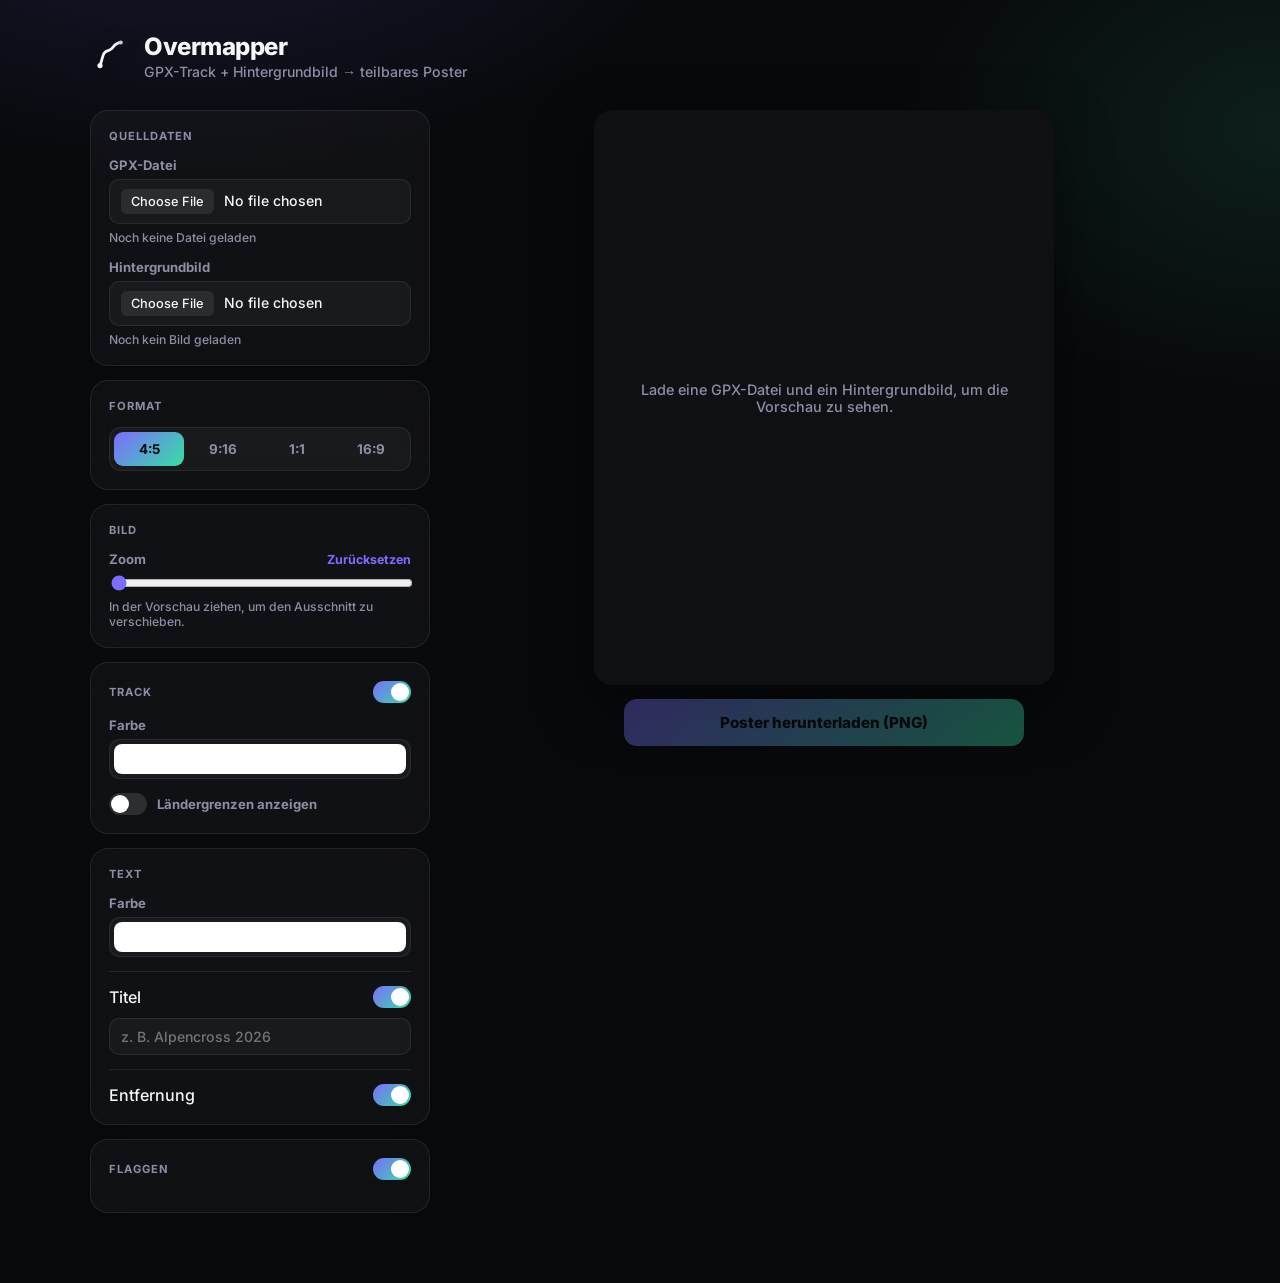
==== index.html @ 5abad026 "Harden against low-severity issues found in security review - Revoke the previous background-image b" ====
<!DOCTYPE html>
<html lang="de">
<head>
<meta charset="UTF-8">
<meta name="viewport" content="width=device-width, initial-scale=1.0">
<meta http-equiv="Content-Security-Policy" content="default-src 'self'; script-src 'self'; style-src 'self'; img-src 'self' blob: data:; font-src 'self'; object-src 'none'; base-uri 'self'; form-action 'none';">
<title>Overmapper</title>
<link rel="stylesheet" href="style.css">
</head>
<body>
  <div class="app">
    <header class="app-header">
      <div class="brand">
        <img src="assets/logo.svg" alt="" class="brand-logo">
        <div>
          <h1>Overmapper</h1>
          <p class="subtitle">GPX-Track + Hintergrundbild &rarr; teilbares Poster</p>
        </div>
      </div>
    </header>

    <main class="layout">
      <section class="controls">

        <div class="panel">
          <h2 class="panel-title">Quelldaten</h2>
          <div class="field">
            <label for="gpxInput">GPX-Datei</label>
            <input type="file" id="gpxInput" accept=".gpx,application/gpx+xml,text/xml,application/xml">
            <p class="hint" id="gpxHint">Noch keine Datei geladen</p>
          </div>
          <div class="field">
            <label for="imgInput">Hintergrundbild</label>
            <input type="file" id="imgInput" accept="image/*">
            <p class="hint" id="imgHint">Noch kein Bild geladen</p>
          </div>
        </div>

        <div class="panel">
          <h2 class="panel-title">Format</h2>
          <div class="segmented" id="presetSegmented" role="group">
            <button type="button" class="segmented-btn" data-value="1080x1350">4:5</button>
            <button type="button" class="segmented-btn" data-value="1080x1920">9:16</button>
            <button type="button" class="segmented-btn" data-value="1080x1080">1:1</button>
            <button type="button" class="segmented-btn" data-value="1200x630">16:9</button>
          </div>
        </div>

        <div class="panel">
          <h2 class="panel-title">Bild</h2>
          <div class="field">
            <div class="row-label">
              <label for="zoomRange">Zoom</label>
              <button type="button" id="resetImageBtn" class="link-btn">Zurücksetzen</button>
            </div>
            <input type="range" id="zoomRange" min="1" max="3" step="0.01" value="1">
            <p class="hint">In der Vorschau ziehen, um den Ausschnitt zu verschieben.</p>
          </div>
        </div>

        <div class="panel">
          <div class="panel-title-row">
            <h2 class="panel-title">Track</h2>
            <label class="toggle toggle-compact">
              <input type="checkbox" id="trackEnabled" checked>
              <span class="toggle-track"><span class="toggle-thumb"></span></span>
            </label>
          </div>
          <div class="field" id="trackControls">
            <label>Farbe</label>
            <input type="color" id="accentColor" value="#ffffff" class="swatch">
          </div>
          <label class="toggle">
            <input type="checkbox" id="showBordersCheckbox">
            <span class="toggle-track"><span class="toggle-thumb"></span></span>
            <span class="toggle-label">Ländergrenzen anzeigen</span>
          </label>
        </div>

        <div class="panel">
          <h2 class="panel-title">Text</h2>

          <div class="field">
            <label>Farbe</label>
            <input type="color" id="textColor" value="#ffffff" class="swatch">
          </div>

          <div class="subsection">
            <div class="row-label">
              <label for="titleInput">Titel</label>
              <label class="toggle toggle-compact">
                <input type="checkbox" id="titleEnabled" checked>
                <span class="toggle-track"><span class="toggle-thumb"></span></span>
              </label>
            </div>
            <input type="text" id="titleInput" placeholder="z.&nbsp;B. Alpencross 2026" maxlength="60">
          </div>

          <div class="subsection">
            <div class="row-label">
              <label>Entfernung</label>
              <label class="toggle toggle-compact">
                <input type="checkbox" id="distanceEnabled" checked>
                <span class="toggle-track"><span class="toggle-thumb"></span></span>
              </label>
            </div>
          </div>
        </div>

        <div class="panel">
          <div class="panel-title-row">
            <h2 class="panel-title">Flaggen</h2>
            <label class="toggle toggle-compact">
              <input type="checkbox" id="flagsEnabled" checked>
              <span class="toggle-track"><span class="toggle-thumb"></span></span>
            </label>
          </div>
        </div>

      </section>

      <section class="preview">
        <div class="canvas-wrap">
          <canvas id="canvas" width="1080" height="1350"></canvas>
          <p class="placeholder" id="placeholder">Lade eine GPX-Datei und ein Hintergrundbild, um die Vorschau zu sehen.</p>
        </div>
        <button id="downloadBtn" disabled>Poster herunterladen (PNG)</button>
        <p class="error" id="errorMsg"></p>
      </section>
    </main>
  </div>

  <script src="data/countries.js"></script>
  <script src="app.js"></script>
</body>
</html>
---- style.css ----
@font-face {
  font-family: 'Inter';
  src: url('fonts/Inter-Medium.woff2') format('woff2');
  font-weight: 500;
  font-style: normal;
  font-display: swap;
}
@font-face {
  font-family: 'Inter';
  src: url('fonts/Inter-Bold.woff2') format('woff2');
  font-weight: 700;
  font-style: normal;
  font-display: swap;
}
@font-face {
  font-family: 'Inter';
  src: url('fonts/Inter-ExtraBold.woff2') format('woff2');
  font-weight: 800;
  font-style: normal;
  font-display: swap;
}

:root {
  color-scheme: light dark;
  --bg: #08090c;
  --panel: rgba(255,255,255,0.035);
  --panel-border: rgba(255,255,255,0.08);
  --field-bg: rgba(255,255,255,0.04);
  --text: #f5f6f8;
  --muted: #8b8fa3;
  --accent: #7c6cff;
  --accent-2: #34e0a1;
  --danger: #ff6b6b;
}

* { box-sizing: border-box; }

body {
  margin: 0;
  min-height: 100vh;
  font-family: 'Inter', -apple-system, BlinkMacSystemFont, "Segoe UI", Roboto, Helvetica, Arial, sans-serif;
  color: var(--text);
  background:
    radial-gradient(900px 500px at 15% -10%, rgba(124,108,255,0.16), transparent 60%),
    radial-gradient(700px 500px at 100% 10%, rgba(52,224,161,0.10), transparent 55%),
    var(--bg);
}

.app { max-width: 1140px; margin: 0 auto; padding: 32px 20px 70px; }

.brand { display: flex; align-items: center; gap: 14px; margin-bottom: 30px; }
.brand-logo { width: 40px; height: 40px; filter: drop-shadow(0 2px 8px rgba(0,0,0,0.5)); }
.app-header h1 { margin: 0; font-size: 1.5rem; font-weight: 800; letter-spacing: -0.02em; }
.subtitle { margin: 2px 0 0; color: var(--muted); font-size: 0.88rem; }

.layout {
  display: grid;
  grid-template-columns: 340px 1fr;
  gap: 28px;
  align-items: start;
}

@media (max-width: 840px) {
  .layout { grid-template-columns: 1fr; }
}

.controls {
  display: flex;
  flex-direction: column;
  gap: 14px;
}

.panel {
  background: var(--panel);
  border: 1px solid var(--panel-border);
  border-radius: 18px;
  padding: 18px;
  backdrop-filter: blur(20px);
}

.panel-title {
  margin: 0 0 14px;
  font-size: 0.7rem;
  font-weight: 700;
  letter-spacing: 0.09em;
  text-transform: uppercase;
  color: var(--muted);
}

.panel-title-row {
  display: flex;
  justify-content: space-between;
  align-items: center;
  margin-bottom: 14px;
}
.panel-title-row .panel-title { margin: 0; }

.dimmed {
  opacity: 0.35;
  pointer-events: none;
  transition: opacity 0.15s ease;
}

.field { display: flex; flex-direction: column; gap: 6px; margin-bottom: 14px; }
.field:last-child { margin-bottom: 0; }

.field label { font-size: 0.82rem; font-weight: 600; color: var(--muted); }

.row-label {
  display: flex;
  justify-content: space-between;
  align-items: center;
}

.subsection {
  display: flex;
  flex-direction: column;
  gap: 10px;
  padding-top: 14px;
  margin-top: 14px;
  border-top: 1px solid var(--panel-border);
}

input[type="file"],
input[type="text"] {
  background: var(--field-bg);
  border: 1px solid var(--panel-border);
  color: var(--text);
  border-radius: 10px;
  padding: 9px 11px;
  font-family: inherit;
  font-size: 0.88rem;
}

input[type="file"]::file-selector-button {
  background: rgba(255,255,255,0.08);
  border: none;
  color: var(--text);
  border-radius: 6px;
  padding: 5px 10px;
  margin-right: 10px;
  font-family: inherit;
  font-size: 0.8rem;
  cursor: pointer;
}

input[type="range"] {
  width: 100%;
  accent-color: var(--accent);
}

input[type="color"].swatch {
  -webkit-appearance: none;
  appearance: none;
  width: 100%;
  height: 40px;
  padding: 0;
  border: 1px solid var(--panel-border);
  border-radius: 11px;
  cursor: pointer;
  background: var(--field-bg);
}
input[type="color"].swatch::-webkit-color-swatch-wrapper { padding: 4px; }
input[type="color"].swatch::-webkit-color-swatch { border: none; border-radius: 8px; }
input[type="color"].swatch::-moz-color-swatch { border: none; border-radius: 8px; }

.hint { margin: 0; font-size: 0.76rem; color: var(--muted); }

/* Segmented control */
.segmented {
  display: flex;
  gap: 4px;
  background: var(--field-bg);
  border: 1px solid var(--panel-border);
  border-radius: 12px;
  padding: 4px;
}
.segmented-btn {
  flex: 1;
  padding: 9px 6px;
  border: none;
  border-radius: 9px;
  background: transparent;
  color: var(--muted);
  font-family: inherit;
  font-size: 0.84rem;
  font-weight: 700;
  cursor: pointer;
  transition: background 0.15s ease, color 0.15s ease;
}
.segmented-btn:hover { color: var(--text); }
.segmented-btn.active {
  background: linear-gradient(135deg, var(--accent), var(--accent-2));
  color: #0b0c10;
}

/* Toggle switch */
.toggle {
  display: flex;
  align-items: center;
  gap: 10px;
  cursor: pointer;
  margin-top: 14px;
}
.toggle input {
  position: absolute;
  opacity: 0;
  width: 0;
  height: 0;
}
.toggle-track {
  width: 38px;
  height: 22px;
  border-radius: 999px;
  background: rgba(255,255,255,0.12);
  position: relative;
  flex-shrink: 0;
  transition: background 0.15s ease;
}
.toggle-thumb {
  position: absolute;
  top: 2px;
  left: 2px;
  width: 18px;
  height: 18px;
  border-radius: 50%;
  background: #fff;
  transition: transform 0.15s ease;
}
.toggle input:checked + .toggle-track {
  background: linear-gradient(135deg, var(--accent), var(--accent-2));
}
.toggle input:checked + .toggle-track .toggle-thumb {
  transform: translateX(16px);
}
.toggle-label { font-size: 0.82rem; font-weight: 600; color: var(--muted); }

.toggle-compact { margin-top: 0; }

/* Buttons */
button {
  font-family: inherit;
  cursor: pointer;
}

#downloadBtn {
  width: 100%;
  max-width: 400px;
  flex-shrink: 0;
  padding: 14px 16px;
  border: none;
  border-radius: 13px;
  background: linear-gradient(135deg, var(--accent), var(--accent-2));
  color: #0b0c10;
  font-size: 0.95rem;
  font-weight: 800;
  transition: opacity 0.15s ease, transform 0.1s ease;
}
#downloadBtn:disabled { opacity: 0.35; cursor: not-allowed; }
#downloadBtn:not(:disabled):hover { opacity: 0.92; }
#downloadBtn:not(:disabled):active { transform: scale(0.98); }

.link-btn {
  background: none;
  border: none;
  padding: 0;
  color: var(--accent);
  font-size: 0.78rem;
  font-weight: 700;
}
.link-btn:hover { text-decoration: underline; }

.error {
  margin: 0;
  color: var(--danger);
  font-size: 0.82rem;
  text-align: center;
  max-width: 400px;
  min-height: 1.2em;
}

.preview {
  display: flex;
  flex-direction: column;
  align-items: center;
  gap: 14px;
  position: sticky;
  top: 20px;
  align-self: start;
}

.canvas-wrap {
  position: relative;
  display: inline-block;
  max-width: min(460px, 100%);
  max-height: calc(100vh - 220px);
  background: #000;
  border-radius: 18px;
  overflow: hidden;
  box-shadow: 0 20px 60px rgba(0,0,0,0.45);
}

#canvas {
  display: block;
  width: auto;
  height: auto;
  max-width: min(460px, 100%);
  max-height: calc(100vh - 220px);
  cursor: grab;
  touch-action: none;
}

#canvas.dragging {
  cursor: grabbing;
}

.placeholder {
  position: absolute;
  inset: 0;
  display: flex;
  align-items: center;
  justify-content: center;
  text-align: center;
  padding: 24px;
  color: var(--muted);
  font-size: 0.9rem;
  background: #0f1013;
}

.placeholder.hidden { display: none; }

@media (max-width: 840px) {
  .preview { position: static; top: auto; }
}
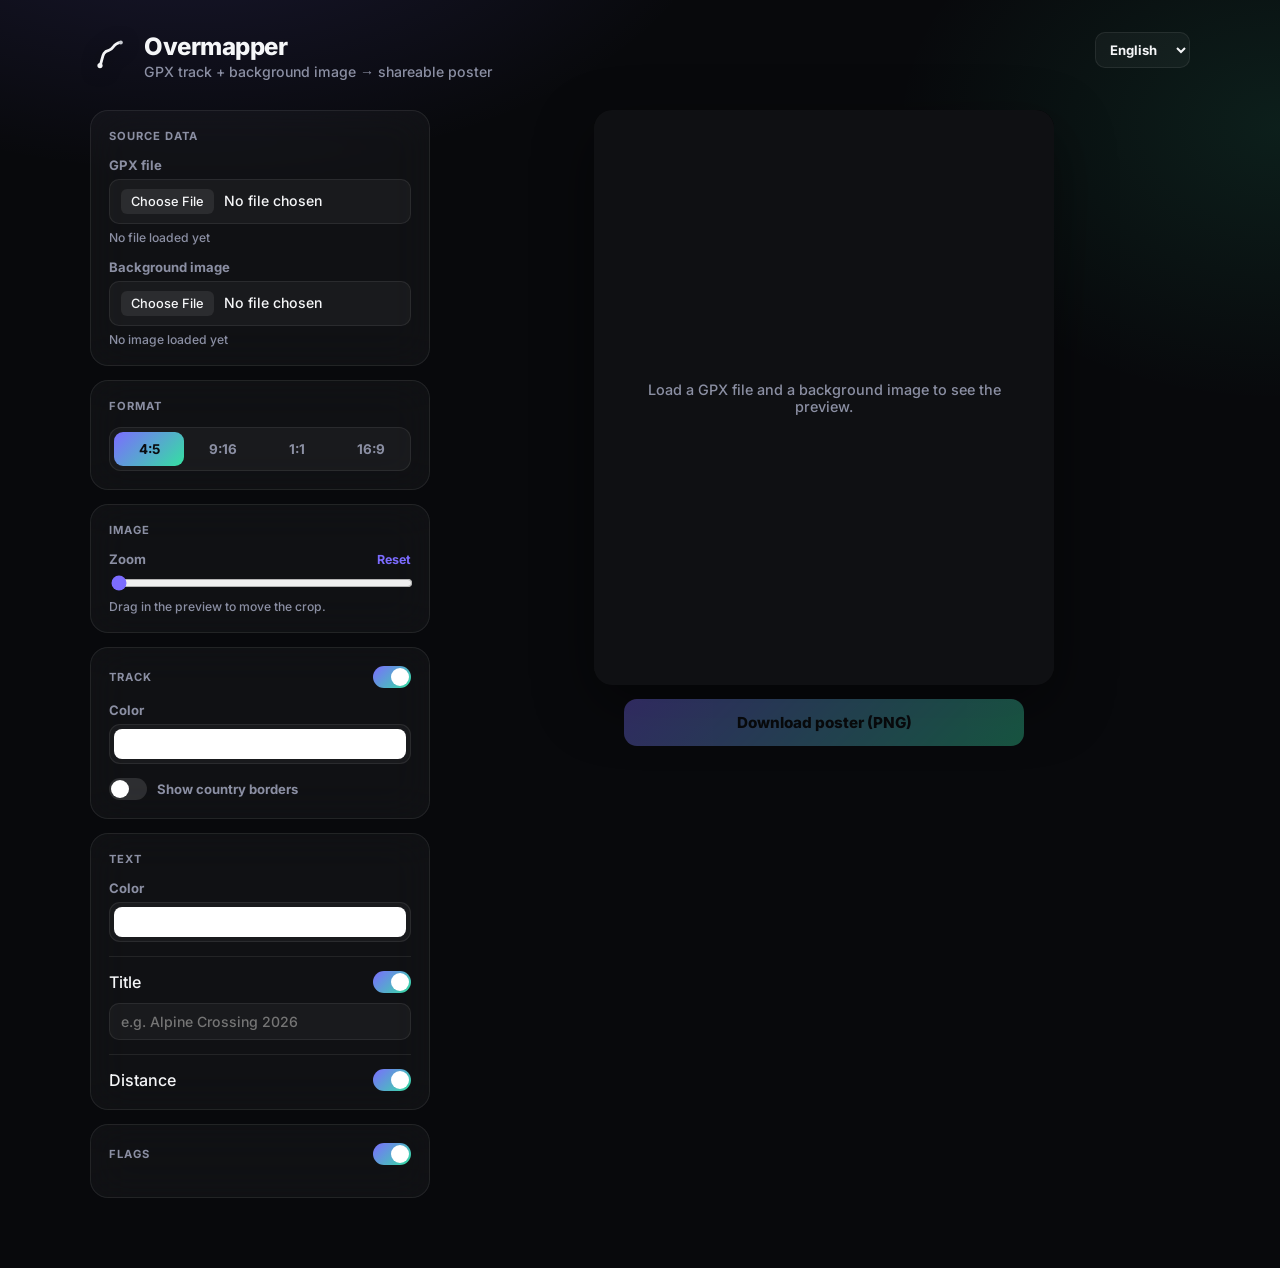
==== commit 1000fa6e: "Add language switcher for German/English UI Adds a dropdown in the header to switch the UI language " ====
--- a/index.html
+++ b/index.html
@@ -14,8 +14,14 @@
         <img src="assets/logo.svg" alt="" class="brand-logo">
         <div>
           <h1>Overmapper</h1>
-          <p class="subtitle">GPX-Track + Hintergrundbild &rarr; teilbares Poster</p>
+          <p class="subtitle" data-i18n="subtitle">GPX-Track + Hintergrundbild &rarr; teilbares Poster</p>
         </div>
+      </div>
+      <div class="lang-switch">
+        <select id="langSelect" aria-label="Sprache / Language">
+          <option value="de">Deutsch</option>
+          <option value="en">English</option>
+        </select>
       </div>
     </header>
 
@@ -23,21 +29,21 @@
       <section class="controls">
 
         <div class="panel">
-          <h2 class="panel-title">Quelldaten</h2>
+          <h2 class="panel-title" data-i18n="panelSourceData">Quelldaten</h2>
           <div class="field">
-            <label for="gpxInput">GPX-Datei</label>
+            <label for="gpxInput" data-i18n="labelGpxFile">GPX-Datei</label>
             <input type="file" id="gpxInput" accept=".gpx,application/gpx+xml,text/xml,application/xml">
-            <p class="hint" id="gpxHint">Noch keine Datei geladen</p>
+            <p class="hint" id="gpxHint" data-i18n="hintNoGpx">Noch keine Datei geladen</p>
           </div>
           <div class="field">
-            <label for="imgInput">Hintergrundbild</label>
+            <label for="imgInput" data-i18n="labelBackgroundImage">Hintergrundbild</label>
             <input type="file" id="imgInput" accept="image/*">
-            <p class="hint" id="imgHint">Noch kein Bild geladen</p>
+            <p class="hint" id="imgHint" data-i18n="hintNoImage">Noch kein Bild geladen</p>
           </div>
         </div>
 
         <div class="panel">
-          <h2 class="panel-title">Format</h2>
+          <h2 class="panel-title" data-i18n="panelFormat">Format</h2>
           <div class="segmented" id="presetSegmented" role="group">
             <button type="button" class="segmented-btn" data-value="1080x1350">4:5</button>
             <button type="button" class="segmented-btn" data-value="1080x1920">9:16</button>
@@ -47,58 +53,58 @@
         </div>
 
         <div class="panel">
-          <h2 class="panel-title">Bild</h2>
+          <h2 class="panel-title" data-i18n="panelImage">Bild</h2>
           <div class="field">
             <div class="row-label">
-              <label for="zoomRange">Zoom</label>
-              <button type="button" id="resetImageBtn" class="link-btn">Zurücksetzen</button>
+              <label for="zoomRange" data-i18n="labelZoom">Zoom</label>
+              <button type="button" id="resetImageBtn" class="link-btn" data-i18n="btnReset">Zurücksetzen</button>
             </div>
             <input type="range" id="zoomRange" min="1" max="3" step="0.01" value="1">
-            <p class="hint">In der Vorschau ziehen, um den Ausschnitt zu verschieben.</p>
+            <p class="hint" data-i18n="hintDragPreview">In der Vorschau ziehen, um den Ausschnitt zu verschieben.</p>
           </div>
         </div>
 
         <div class="panel">
           <div class="panel-title-row">
-            <h2 class="panel-title">Track</h2>
+            <h2 class="panel-title" data-i18n="panelTrack">Track</h2>
             <label class="toggle toggle-compact">
               <input type="checkbox" id="trackEnabled" checked>
               <span class="toggle-track"><span class="toggle-thumb"></span></span>
             </label>
           </div>
           <div class="field" id="trackControls">
-            <label>Farbe</label>
+            <label data-i18n="labelColor">Farbe</label>
             <input type="color" id="accentColor" value="#ffffff" class="swatch">
           </div>
           <label class="toggle">
             <input type="checkbox" id="showBordersCheckbox">
             <span class="toggle-track"><span class="toggle-thumb"></span></span>
-            <span class="toggle-label">Ländergrenzen anzeigen</span>
+            <span class="toggle-label" data-i18n="toggleShowBorders">Ländergrenzen anzeigen</span>
           </label>
         </div>
 
         <div class="panel">
-          <h2 class="panel-title">Text</h2>
+          <h2 class="panel-title" data-i18n="panelText">Text</h2>
 
           <div class="field">
-            <label>Farbe</label>
+            <label data-i18n="labelColor">Farbe</label>
             <input type="color" id="textColor" value="#ffffff" class="swatch">
           </div>
 
           <div class="subsection">
             <div class="row-label">
-              <label for="titleInput">Titel</label>
+              <label for="titleInput" data-i18n="labelTitle">Titel</label>
               <label class="toggle toggle-compact">
                 <input type="checkbox" id="titleEnabled" checked>
                 <span class="toggle-track"><span class="toggle-thumb"></span></span>
               </label>
             </div>
-            <input type="text" id="titleInput" placeholder="z.&nbsp;B. Alpencross 2026" maxlength="60">
+            <input type="text" id="titleInput" data-i18n-placeholder="placeholderTitle" placeholder="z.&nbsp;B. Alpencross 2026" maxlength="60">
           </div>
 
           <div class="subsection">
             <div class="row-label">
-              <label>Entfernung</label>
+              <label data-i18n="labelDistance">Entfernung</label>
               <label class="toggle toggle-compact">
                 <input type="checkbox" id="distanceEnabled" checked>
                 <span class="toggle-track"><span class="toggle-thumb"></span></span>
@@ -109,7 +115,7 @@
 
         <div class="panel">
           <div class="panel-title-row">
-            <h2 class="panel-title">Flaggen</h2>
+            <h2 class="panel-title" data-i18n="panelFlags">Flaggen</h2>
             <label class="toggle toggle-compact">
               <input type="checkbox" id="flagsEnabled" checked>
               <span class="toggle-track"><span class="toggle-thumb"></span></span>
@@ -122,15 +128,16 @@
       <section class="preview">
         <div class="canvas-wrap">
           <canvas id="canvas" width="1080" height="1350"></canvas>
-          <p class="placeholder" id="placeholder">Lade eine GPX-Datei und ein Hintergrundbild, um die Vorschau zu sehen.</p>
+          <p class="placeholder" id="placeholder" data-i18n="placeholderCanvas">Lade eine GPX-Datei und ein Hintergrundbild, um die Vorschau zu sehen.</p>
         </div>
-        <button id="downloadBtn" disabled>Poster herunterladen (PNG)</button>
+        <button id="downloadBtn" disabled data-i18n="btnDownload">Poster herunterladen (PNG)</button>
         <p class="error" id="errorMsg"></p>
       </section>
     </main>
   </div>
 
   <script src="data/countries.js"></script>
+  <script src="data/i18n.js"></script>
   <script src="app.js"></script>
 </body>
 </html>
--- a/style.css
+++ b/style.css
@@ -48,10 +48,38 @@
 
 .app { max-width: 1140px; margin: 0 auto; padding: 32px 20px 70px; }
 
-.brand { display: flex; align-items: center; gap: 14px; margin-bottom: 30px; }
+.app-header {
+  display: flex;
+  align-items: flex-start;
+  justify-content: space-between;
+  gap: 16px;
+  margin-bottom: 30px;
+}
+.brand { display: flex; align-items: center; gap: 14px; }
 .brand-logo { width: 40px; height: 40px; filter: drop-shadow(0 2px 8px rgba(0,0,0,0.5)); }
 .app-header h1 { margin: 0; font-size: 1.5rem; font-weight: 800; letter-spacing: -0.02em; }
 .subtitle { margin: 2px 0 0; color: var(--muted); font-size: 0.88rem; }
+
+.lang-switch { flex-shrink: 0; }
+.lang-switch select {
+  background: var(--field-bg);
+  border: 1px solid var(--panel-border);
+  color: var(--text);
+  border-radius: 10px;
+  padding: 8px 10px;
+  font-family: inherit;
+  font-size: 0.82rem;
+  font-weight: 600;
+  cursor: pointer;
+}
+.lang-switch select:focus-visible {
+  outline: 2px solid var(--accent);
+  outline-offset: 2px;
+}
+
+@media (max-width: 480px) {
+  .app-header { flex-wrap: wrap; }
+}
 
 .layout {
   display: grid;
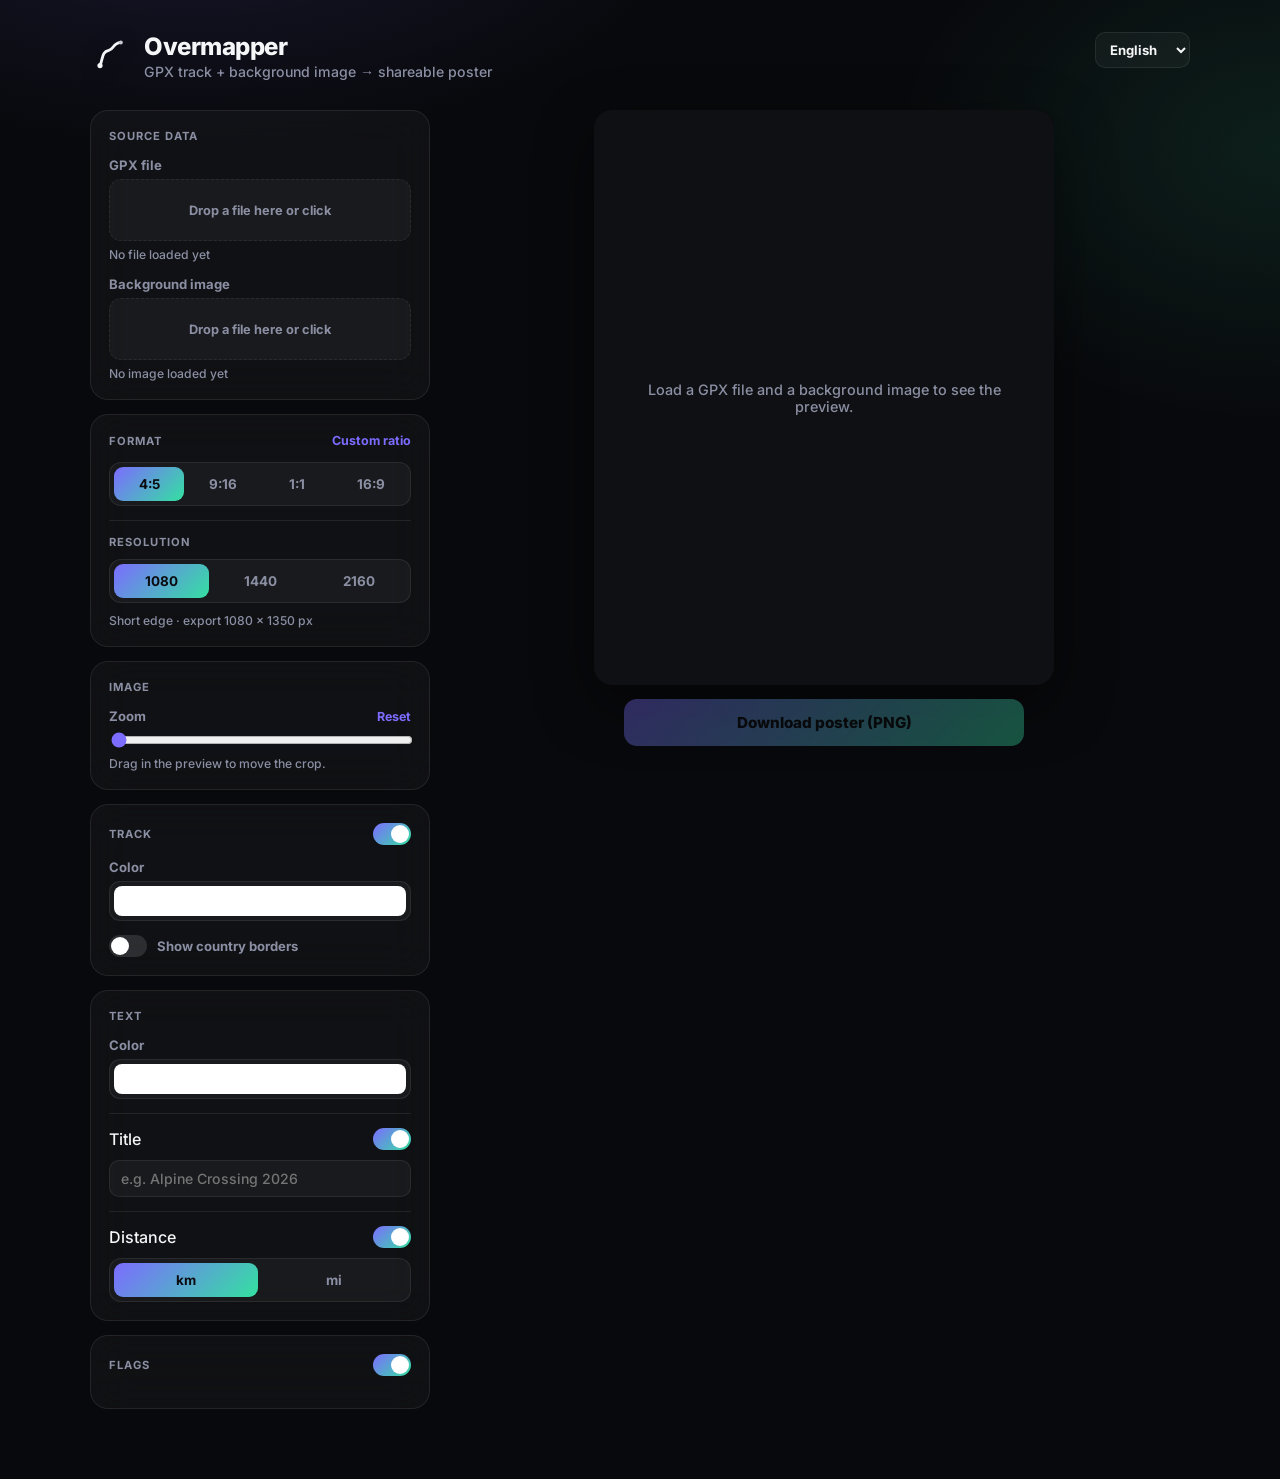
==== commit e5bee9bd: "Add distance units, split aspect ratio from export resolution Distance on the poster is now rounded " ====
--- a/index.html
+++ b/index.html
@@ -5,6 +5,7 @@
 <meta name="viewport" content="width=device-width, initial-scale=1.0">
 <meta http-equiv="Content-Security-Policy" content="default-src 'self'; script-src 'self'; style-src 'self'; img-src 'self' blob: data:; font-src 'self'; object-src 'none'; base-uri 'self'; form-action 'none';">
 <title>Overmapper</title>
+<link rel="icon" type="image/svg+xml" href="assets/favicon.svg">
 <link rel="stylesheet" href="style.css">
 </head>
 <body>
@@ -18,7 +19,7 @@
         </div>
       </div>
       <div class="lang-switch">
-        <select id="langSelect" aria-label="Sprache / Language">
+        <select id="langSelect" aria-label="Sprache / Language" data-i18n-aria-label="langSelectLabel">
           <option value="de">Deutsch</option>
           <option value="en">English</option>
         </select>
@@ -32,23 +33,49 @@
           <h2 class="panel-title" data-i18n="panelSourceData">Quelldaten</h2>
           <div class="field">
             <label for="gpxInput" data-i18n="labelGpxFile">GPX-Datei</label>
-            <input type="file" id="gpxInput" accept=".gpx,application/gpx+xml,text/xml,application/xml">
+            <div class="dropzone" id="gpxDrop">
+              <input type="file" id="gpxInput" class="file-input" accept=".gpx,application/gpx+xml,text/xml,application/xml">
+              <span data-i18n="dropHint">Datei hierher ziehen oder klicken</span>
+            </div>
             <p class="hint" id="gpxHint" data-i18n="hintNoGpx">Noch keine Datei geladen</p>
           </div>
           <div class="field">
             <label for="imgInput" data-i18n="labelBackgroundImage">Hintergrundbild</label>
-            <input type="file" id="imgInput" accept="image/*">
+            <div class="dropzone" id="imgDrop">
+              <input type="file" id="imgInput" class="file-input" accept="image/*">
+              <span data-i18n="dropHint">Datei hierher ziehen oder klicken</span>
+            </div>
             <p class="hint" id="imgHint" data-i18n="hintNoImage">Noch kein Bild geladen</p>
           </div>
         </div>
 
         <div class="panel">
-          <h2 class="panel-title" data-i18n="panelFormat">Format</h2>
-          <div class="segmented" id="presetSegmented" role="group">
-            <button type="button" class="segmented-btn" data-value="1080x1350">4:5</button>
-            <button type="button" class="segmented-btn" data-value="1080x1920">9:16</button>
-            <button type="button" class="segmented-btn" data-value="1080x1080">1:1</button>
-            <button type="button" class="segmented-btn" data-value="1200x630">16:9</button>
+          <div class="panel-title-row">
+            <h2 class="panel-title" data-i18n="panelFormat">Format</h2>
+            <button type="button" id="customRatioToggle" class="link-btn" data-i18n="btnCustomRatio" aria-expanded="false">Eigenes Verhältnis</button>
+          </div>
+          <div class="segmented" id="presetSegmented" role="group" data-i18n-aria-label="panelFormat">
+            <button type="button" class="segmented-btn" data-value="4:5">4:5</button>
+            <button type="button" class="segmented-btn" data-value="9:16">9:16</button>
+            <button type="button" class="segmented-btn" data-value="1:1">1:1</button>
+            <button type="button" class="segmented-btn" data-value="16:9">16:9</button>
+          </div>
+          <div class="custom-ratio hidden" id="customRatio">
+            <div class="ratio-row">
+              <input type="number" id="ratioW" min="0.1" max="100" step="0.05" value="16" data-i18n-aria-label="labelRatioWidth">
+              <span class="ratio-sep" aria-hidden="true">:</span>
+              <input type="number" id="ratioH" min="0.1" max="100" step="0.05" value="9" data-i18n-aria-label="labelRatioHeight">
+            </div>
+          </div>
+
+          <div class="subsection">
+            <h3 class="panel-title" data-i18n="panelResolution">Auflösung</h3>
+            <div class="segmented" id="resolutionSegmented" role="group" data-i18n-aria-label="panelResolution">
+              <button type="button" class="segmented-btn" data-value="1080">1080</button>
+              <button type="button" class="segmented-btn" data-value="1440">1440</button>
+              <button type="button" class="segmented-btn" data-value="2160">2160</button>
+            </div>
+            <p class="hint" id="exportSizeHint"></p>
           </div>
         </div>
 
@@ -110,6 +137,10 @@
                 <span class="toggle-track"><span class="toggle-thumb"></span></span>
               </label>
             </div>
+            <div class="segmented" id="unitSegmented" role="group" data-i18n-aria-label="labelUnit">
+              <button type="button" class="segmented-btn" data-value="metric">km</button>
+              <button type="button" class="segmented-btn" data-value="imperial">mi</button>
+            </div>
           </div>
         </div>
 
--- a/style.css
+++ b/style.css
@@ -122,6 +122,7 @@
   margin-bottom: 14px;
 }
 .panel-title-row .panel-title { margin: 0; }
+.subsection .panel-title { margin: 0; }
 
 .dimmed {
   opacity: 0.35;
@@ -149,8 +150,8 @@
   border-top: 1px solid var(--panel-border);
 }
 
-input[type="file"],
-input[type="text"] {
+input[type="text"],
+input[type="number"] {
   background: var(--field-bg);
   border: 1px solid var(--panel-border);
   color: var(--text);
@@ -160,17 +161,46 @@
   font-size: 0.88rem;
 }
 
-input[type="file"]::file-selector-button {
-  background: rgba(255,255,255,0.08);
-  border: none;
+/* Drag & drop file zones */
+.dropzone {
+  position: relative;
+  display: flex;
+  align-items: center;
+  justify-content: center;
+  min-height: 62px;
+  padding: 12px;
+  text-align: center;
+  background: var(--field-bg);
+  border: 1px dashed var(--panel-border);
+  border-radius: 12px;
+  color: var(--muted);
+  font-size: 0.8rem;
+  font-weight: 600;
+  cursor: pointer;
+  transition: background 0.15s ease, border-color 0.15s ease, color 0.15s ease;
+}
+.dropzone:hover { border-color: rgba(255,255,255,0.22); color: var(--text); }
+.dropzone.dragover {
+  border-style: solid;
+  border-color: var(--accent);
+  background: rgba(124,108,255,0.12);
   color: var(--text);
-  border-radius: 6px;
-  padding: 5px 10px;
-  margin-right: 10px;
-  font-family: inherit;
-  font-size: 0.8rem;
-  cursor: pointer;
-}
+}
+.dropzone:focus-within { outline: 2px solid var(--accent); outline-offset: 2px; }
+
+.file-input {
+  position: absolute;
+  opacity: 0;
+  width: 0;
+  height: 0;
+}
+
+/* Custom aspect ratio */
+.custom-ratio { margin-top: 12px; }
+.custom-ratio.hidden { display: none; }
+.ratio-row { display: flex; align-items: center; gap: 8px; }
+.ratio-row input[type="number"] { flex: 1; min-width: 0; text-align: center; }
+.ratio-sep { color: var(--muted); font-size: 1rem; font-weight: 700; }
 
 input[type="range"] {
   width: 100%;
@@ -264,6 +294,21 @@
 .toggle-label { font-size: 0.82rem; font-weight: 600; color: var(--muted); }
 
 .toggle-compact { margin-top: 0; }
+
+/* The switch input is visually hidden, so mirror its focus onto the track. */
+.toggle input:focus-visible + .toggle-track {
+  outline: 2px solid var(--accent);
+  outline-offset: 3px;
+}
+
+.segmented-btn:focus-visible,
+.link-btn:focus-visible,
+input[type="text"]:focus-visible,
+input[type="number"]:focus-visible,
+#downloadBtn:focus-visible {
+  outline: 2px solid var(--accent);
+  outline-offset: 2px;
+}
 
 /* Buttons */
 button {
@@ -358,5 +403,8 @@
 .placeholder.hidden { display: none; }
 
 @media (max-width: 840px) {
-  .preview { position: static; top: auto; }
-}
+  /* Show the preview above the controls, so adjustments are visible while scrolling to them. */
+  .preview { position: static; top: auto; order: -1; }
+  .canvas-wrap,
+  #canvas { max-height: 45vh; }
+}
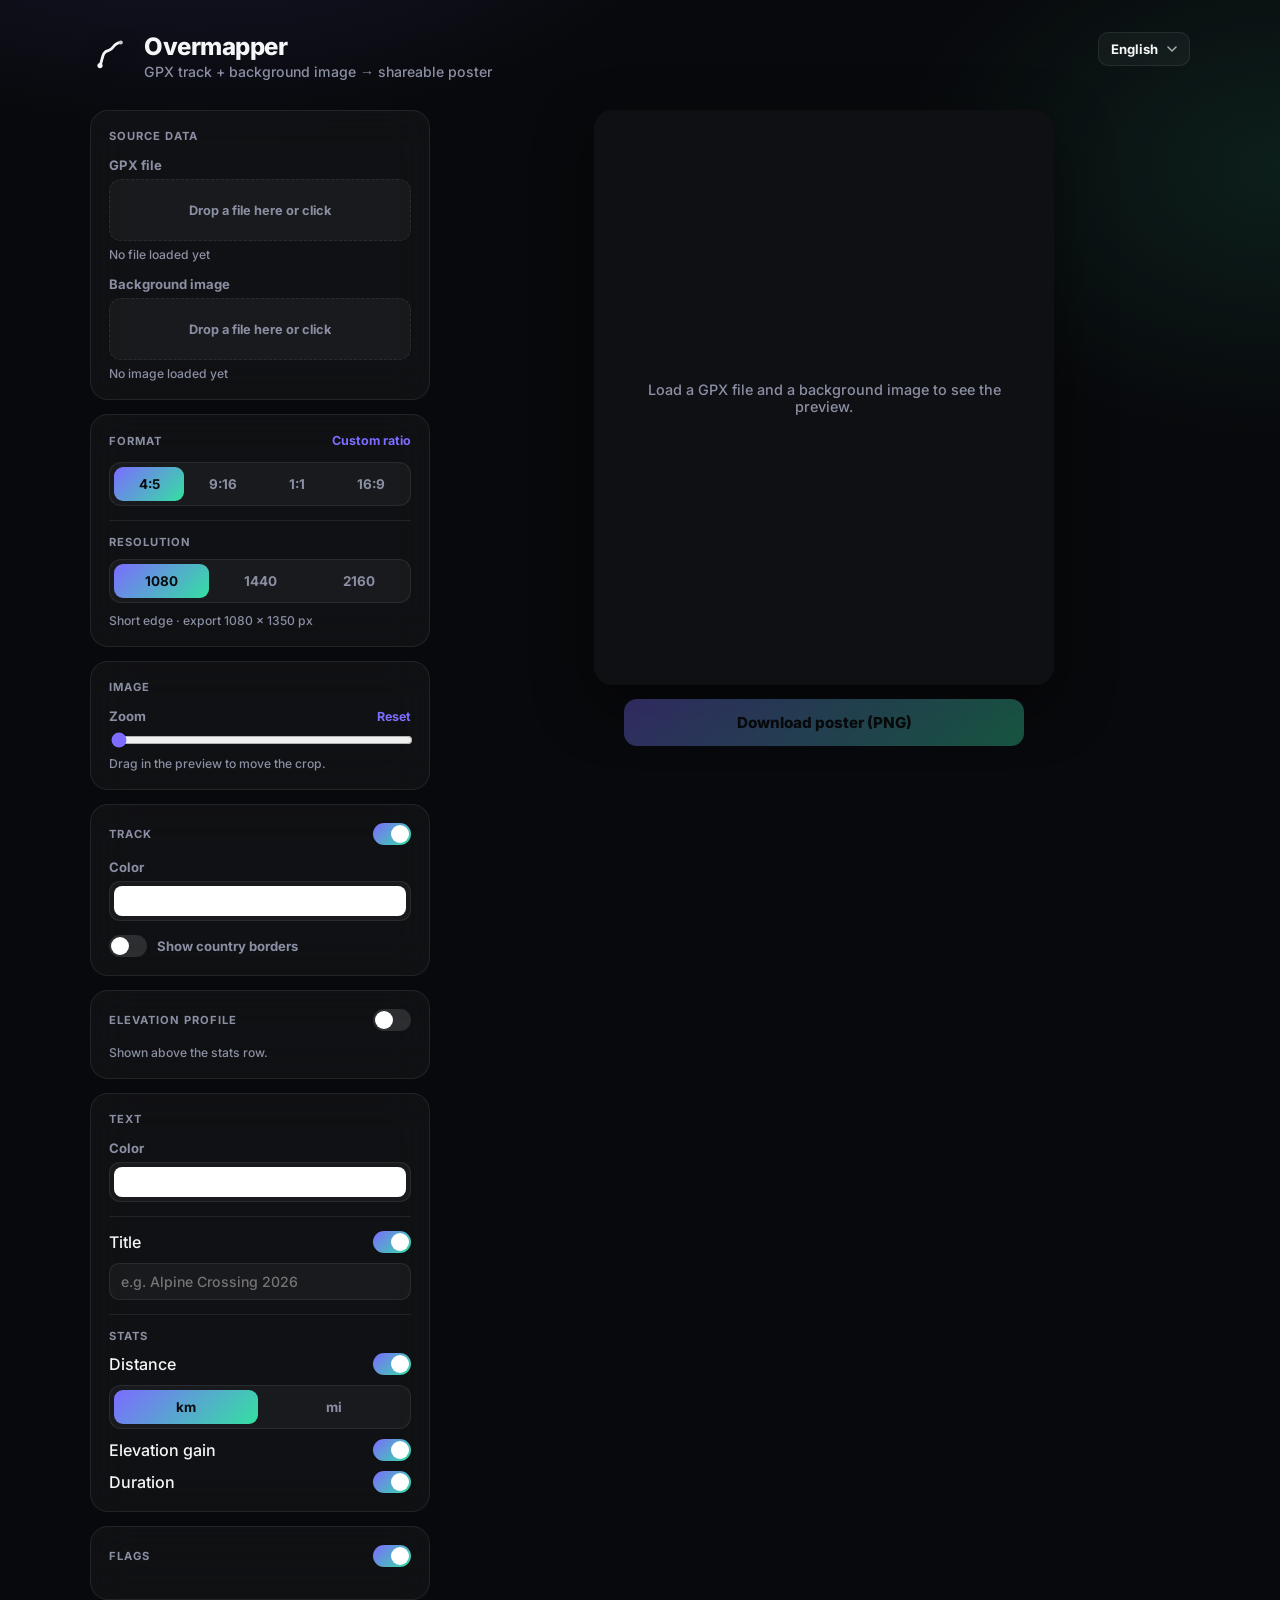
==== commit 0fcb5d40: "Add elevation gain, duration and elevation profile; rebuild poster layout Poster content - Elevation" ====
--- a/index.html
+++ b/index.html
@@ -19,10 +19,16 @@
         </div>
       </div>
       <div class="lang-switch">
-        <select id="langSelect" aria-label="Sprache / Language" data-i18n-aria-label="langSelectLabel">
-          <option value="de">Deutsch</option>
-          <option value="en">English</option>
-        </select>
+        <button type="button" id="langButton" class="lang-button" aria-haspopup="listbox" aria-expanded="false" aria-label="Sprache / Language" data-i18n-aria-label="langSelectLabel">
+          <span id="langButtonLabel">Deutsch</span>
+          <svg class="lang-caret" viewBox="0 0 10 6" aria-hidden="true" focusable="false">
+            <path d="M1 1l4 4 4-4" fill="none" stroke="currentColor" stroke-width="1.6" stroke-linecap="round" stroke-linejoin="round"/>
+          </svg>
+        </button>
+        <ul class="lang-menu hidden" id="langMenu" role="listbox" aria-label="Sprache / Language" data-i18n-aria-label="langSelectLabel">
+          <li class="lang-option" role="option" tabindex="-1" data-value="de" aria-selected="true">Deutsch</li>
+          <li class="lang-option" role="option" tabindex="-1" data-value="en" aria-selected="false">English</li>
+        </ul>
       </div>
     </header>
 
@@ -111,6 +117,18 @@
         </div>
 
         <div class="panel">
+          <div class="panel-title-row">
+            <h2 class="panel-title" data-i18n="panelProfile">Höhenprofil</h2>
+            <label class="toggle toggle-compact">
+              <input type="checkbox" id="profileEnabled">
+              <span class="toggle-track"><span class="toggle-thumb"></span></span>
+            </label>
+          </div>
+          <p class="hint" data-i18n="hintProfile">Wird über der Kennzahlen-Zeile eingeblendet.</p>
+          <p class="hint hidden" id="profileHint"></p>
+        </div>
+
+        <div class="panel">
           <h2 class="panel-title" data-i18n="panelText">Text</h2>
 
           <div class="field">
@@ -130,6 +148,8 @@
           </div>
 
           <div class="subsection">
+            <h3 class="panel-title" data-i18n="panelStats">Kennzahlen</h3>
+
             <div class="row-label">
               <label data-i18n="labelDistance">Entfernung</label>
               <label class="toggle toggle-compact">
@@ -141,6 +161,24 @@
               <button type="button" class="segmented-btn" data-value="metric">km</button>
               <button type="button" class="segmented-btn" data-value="imperial">mi</button>
             </div>
+
+            <div class="row-label">
+              <label data-i18n="labelElevation">Höhenmeter</label>
+              <label class="toggle toggle-compact">
+                <input type="checkbox" id="elevationEnabled" checked>
+                <span class="toggle-track"><span class="toggle-thumb"></span></span>
+              </label>
+            </div>
+            <p class="hint hidden" id="elevationHint"></p>
+
+            <div class="row-label">
+              <label data-i18n="labelDuration">Dauer</label>
+              <label class="toggle toggle-compact">
+                <input type="checkbox" id="durationEnabled" checked>
+                <span class="toggle-track"><span class="toggle-thumb"></span></span>
+              </label>
+            </div>
+            <p class="hint hidden" id="durationHint"></p>
           </div>
         </div>
 
--- a/style.css
+++ b/style.css
@@ -60,19 +60,67 @@
 .app-header h1 { margin: 0; font-size: 1.5rem; font-weight: 800; letter-spacing: -0.02em; }
 .subtitle { margin: 2px 0 0; color: var(--muted); font-size: 0.88rem; }
 
-.lang-switch { flex-shrink: 0; }
-.lang-switch select {
+/* Custom dropdown — a native <select> popup cannot be styled to match the rest. */
+.lang-switch { position: relative; flex-shrink: 0; }
+
+.lang-button {
+  display: flex;
+  align-items: center;
+  gap: 9px;
   background: var(--field-bg);
   border: 1px solid var(--panel-border);
   color: var(--text);
   border-radius: 10px;
-  padding: 8px 10px;
+  padding: 8px 12px;
   font-family: inherit;
   font-size: 0.82rem;
   font-weight: 600;
-  cursor: pointer;
-}
-.lang-switch select:focus-visible {
+  transition: border-color 0.15s ease, background 0.15s ease;
+}
+.lang-button:hover { border-color: rgba(255,255,255,0.22); }
+.lang-button[aria-expanded="true"] { border-color: var(--accent); }
+
+.lang-caret {
+  width: 10px;
+  height: 6px;
+  opacity: 0.65;
+  transition: transform 0.15s ease;
+}
+.lang-button[aria-expanded="true"] .lang-caret { transform: rotate(180deg); }
+
+.lang-menu {
+  position: absolute;
+  top: calc(100% + 6px);
+  right: 0;
+  z-index: 30;
+  min-width: 100%;
+  margin: 0;
+  padding: 4px;
+  list-style: none;
+  /* Opaque, not translucent like the panels: this floats over the poster. */
+  background: #15171e;
+  border: 1px solid var(--panel-border);
+  border-radius: 12px;
+  box-shadow: 0 14px 34px rgba(0,0,0,0.55);
+}
+
+.lang-option {
+  padding: 8px 12px;
+  border-radius: 8px;
+  color: var(--muted);
+  font-size: 0.82rem;
+  font-weight: 600;
+  white-space: nowrap;
+  cursor: pointer;
+  transition: background 0.12s ease, color 0.12s ease;
+}
+.lang-option:hover { background: rgba(255,255,255,0.08); color: var(--text); }
+.lang-option[aria-selected="true"] {
+  background: linear-gradient(135deg, var(--accent), var(--accent-2));
+  color: #0b0c10;
+}
+.lang-button:focus-visible,
+.lang-option:focus-visible {
   outline: 2px solid var(--accent);
   outline-offset: 2px;
 }
@@ -224,6 +272,8 @@
 
 .hint { margin: 0; font-size: 0.76rem; color: var(--muted); }
 
+.hidden { display: none; }
+
 /* Segmented control */
 .segmented {
   display: flex;
@@ -251,6 +301,9 @@
   background: linear-gradient(135deg, var(--accent), var(--accent-2));
   color: #0b0c10;
 }
+
+/* A metric the loaded track has no data for: readable, but clearly inactive. */
+.dimmed-label { opacity: 0.4; }
 
 /* Toggle switch */
 .toggle {
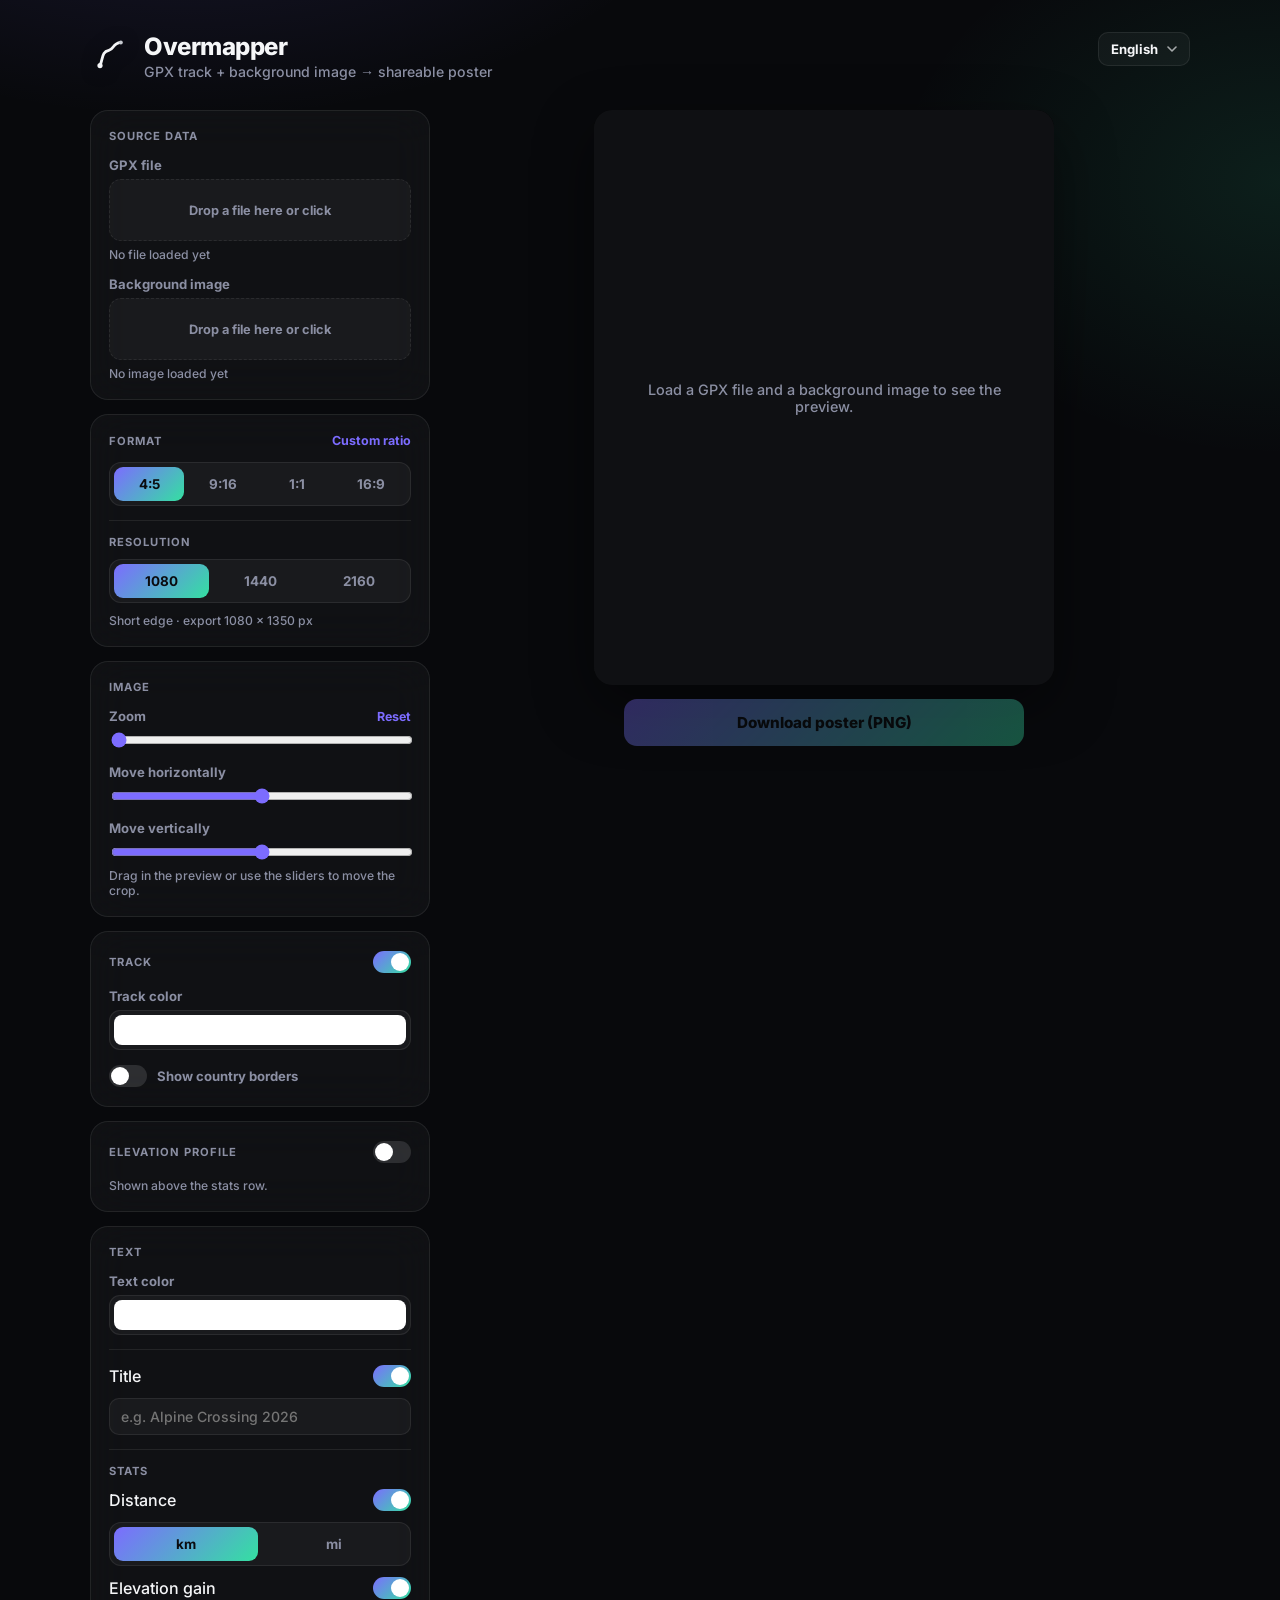
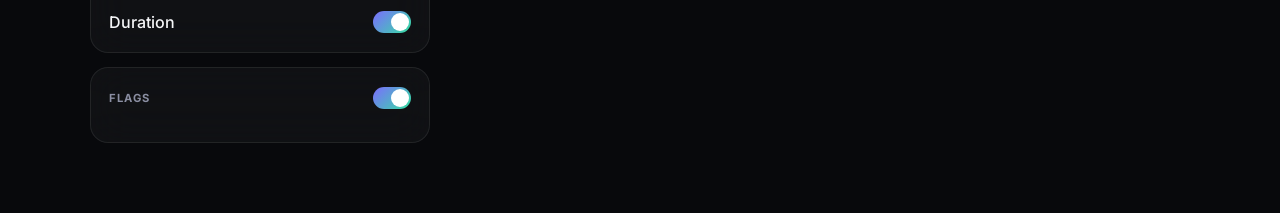
==== commit eddbb47e: "Make the app accessible to EN 301 549 / WCAG 2.1-2.2 AA Audited against the European Accessibility A" ====
--- a/index.html
+++ b/index.html
@@ -19,15 +19,18 @@
         </div>
       </div>
       <div class="lang-switch">
-        <button type="button" id="langButton" class="lang-button" aria-haspopup="listbox" aria-expanded="false" aria-label="Sprache / Language" data-i18n-aria-label="langSelectLabel">
-          <span id="langButtonLabel">Deutsch</span>
+        <!-- The name is built from real text, not aria-label, so the selected
+             language is announced along with it and keeps its own lang. -->
+        <button type="button" id="langButton" class="lang-button" aria-haspopup="listbox" aria-expanded="false" aria-controls="langMenu">
+          <span class="sr-only" data-i18n="langSelectLabel">Sprache</span>
+          <span id="langButtonLabel" lang="de">Deutsch</span>
           <svg class="lang-caret" viewBox="0 0 10 6" aria-hidden="true" focusable="false">
             <path d="M1 1l4 4 4-4" fill="none" stroke="currentColor" stroke-width="1.6" stroke-linecap="round" stroke-linejoin="round"/>
           </svg>
         </button>
         <ul class="lang-menu hidden" id="langMenu" role="listbox" aria-label="Sprache / Language" data-i18n-aria-label="langSelectLabel">
-          <li class="lang-option" role="option" tabindex="-1" data-value="de" aria-selected="true">Deutsch</li>
-          <li class="lang-option" role="option" tabindex="-1" data-value="en" aria-selected="false">English</li>
+          <li class="lang-option" role="option" tabindex="-1" data-value="de" lang="de" aria-selected="true">Deutsch</li>
+          <li class="lang-option" role="option" tabindex="-1" data-value="en" lang="en" aria-selected="false">English</li>
         </ul>
       </div>
     </header>
@@ -40,7 +43,7 @@
           <div class="field">
             <label for="gpxInput" data-i18n="labelGpxFile">GPX-Datei</label>
             <div class="dropzone" id="gpxDrop">
-              <input type="file" id="gpxInput" class="file-input" accept=".gpx,application/gpx+xml,text/xml,application/xml">
+              <input type="file" id="gpxInput" class="file-input" accept=".gpx,application/gpx+xml,text/xml,application/xml" aria-describedby="gpxHint">
               <span data-i18n="dropHint">Datei hierher ziehen oder klicken</span>
             </div>
             <p class="hint" id="gpxHint" data-i18n="hintNoGpx">Noch keine Datei geladen</p>
@@ -48,7 +51,7 @@
           <div class="field">
             <label for="imgInput" data-i18n="labelBackgroundImage">Hintergrundbild</label>
             <div class="dropzone" id="imgDrop">
-              <input type="file" id="imgInput" class="file-input" accept="image/*">
+              <input type="file" id="imgInput" class="file-input" accept="image/*" aria-describedby="imgHint">
               <span data-i18n="dropHint">Datei hierher ziehen oder klicken</span>
             </div>
             <p class="hint" id="imgHint" data-i18n="hintNoImage">Noch kein Bild geladen</p>
@@ -58,13 +61,13 @@
         <div class="panel">
           <div class="panel-title-row">
             <h2 class="panel-title" data-i18n="panelFormat">Format</h2>
-            <button type="button" id="customRatioToggle" class="link-btn" data-i18n="btnCustomRatio" aria-expanded="false">Eigenes Verhältnis</button>
-          </div>
-          <div class="segmented" id="presetSegmented" role="group" data-i18n-aria-label="panelFormat">
-            <button type="button" class="segmented-btn" data-value="4:5">4:5</button>
-            <button type="button" class="segmented-btn" data-value="9:16">9:16</button>
-            <button type="button" class="segmented-btn" data-value="1:1">1:1</button>
-            <button type="button" class="segmented-btn" data-value="16:9">16:9</button>
+            <button type="button" id="customRatioToggle" class="link-btn" data-i18n="btnCustomRatio" aria-expanded="false" aria-controls="customRatio">Eigenes Verhältnis</button>
+          </div>
+          <div class="segmented" id="presetSegmented" role="radiogroup" data-i18n-aria-label="panelFormat">
+            <button type="button" class="segmented-btn" role="radio" aria-checked="false" data-value="4:5">4:5</button>
+            <button type="button" class="segmented-btn" role="radio" aria-checked="false" data-value="9:16">9:16</button>
+            <button type="button" class="segmented-btn" role="radio" aria-checked="false" data-value="1:1">1:1</button>
+            <button type="button" class="segmented-btn" role="radio" aria-checked="false" data-value="16:9">16:9</button>
           </div>
           <div class="custom-ratio hidden" id="customRatio">
             <div class="ratio-row">
@@ -76,10 +79,10 @@
 
           <div class="subsection">
             <h3 class="panel-title" data-i18n="panelResolution">Auflösung</h3>
-            <div class="segmented" id="resolutionSegmented" role="group" data-i18n-aria-label="panelResolution">
-              <button type="button" class="segmented-btn" data-value="1080">1080</button>
-              <button type="button" class="segmented-btn" data-value="1440">1440</button>
-              <button type="button" class="segmented-btn" data-value="2160">2160</button>
+            <div class="segmented" id="resolutionSegmented" role="radiogroup" data-i18n-aria-label="panelResolution">
+              <button type="button" class="segmented-btn" role="radio" aria-checked="false" data-value="1080">1080</button>
+              <button type="button" class="segmented-btn" role="radio" aria-checked="false" data-value="1440">1440</button>
+              <button type="button" class="segmented-btn" role="radio" aria-checked="false" data-value="2160">2160</button>
             </div>
             <p class="hint" id="exportSizeHint"></p>
           </div>
@@ -93,7 +96,16 @@
               <button type="button" id="resetImageBtn" class="link-btn" data-i18n="btnReset">Zurücksetzen</button>
             </div>
             <input type="range" id="zoomRange" min="1" max="3" step="0.01" value="1">
-            <p class="hint" data-i18n="hintDragPreview">In der Vorschau ziehen, um den Ausschnitt zu verschieben.</p>
+          </div>
+          <!-- Keyboard/single-pointer equivalent for dragging the preview. -->
+          <div class="field">
+            <label for="panXRange" data-i18n="labelPanX">Horizontal verschieben</label>
+            <input type="range" id="panXRange" min="-1" max="1" step="0.01" value="0">
+          </div>
+          <div class="field">
+            <label for="panYRange" data-i18n="labelPanY">Vertikal verschieben</label>
+            <input type="range" id="panYRange" min="-1" max="1" step="0.01" value="0">
+            <p class="hint" data-i18n="hintDragPreview">In der Vorschau ziehen oder die Regler nutzen, um den Ausschnitt zu verschieben.</p>
           </div>
         </div>
 
@@ -101,12 +113,12 @@
           <div class="panel-title-row">
             <h2 class="panel-title" data-i18n="panelTrack">Track</h2>
             <label class="toggle toggle-compact">
-              <input type="checkbox" id="trackEnabled" checked>
+              <input type="checkbox" id="trackEnabled" data-i18n-aria-label="toggleTrack" checked>
               <span class="toggle-track"><span class="toggle-thumb"></span></span>
             </label>
           </div>
           <div class="field" id="trackControls">
-            <label data-i18n="labelColor">Farbe</label>
+            <label for="accentColor" data-i18n="labelTrackColor">Trackfarbe</label>
             <input type="color" id="accentColor" value="#ffffff" class="swatch">
           </div>
           <label class="toggle">
@@ -120,7 +132,7 @@
           <div class="panel-title-row">
             <h2 class="panel-title" data-i18n="panelProfile">Höhenprofil</h2>
             <label class="toggle toggle-compact">
-              <input type="checkbox" id="profileEnabled">
+              <input type="checkbox" id="profileEnabled" data-i18n-aria-label="toggleProfile" aria-describedby="profileHint">
               <span class="toggle-track"><span class="toggle-thumb"></span></span>
             </label>
           </div>
@@ -132,7 +144,7 @@
           <h2 class="panel-title" data-i18n="panelText">Text</h2>
 
           <div class="field">
-            <label data-i18n="labelColor">Farbe</label>
+            <label for="textColor" data-i18n="labelTextColor">Textfarbe</label>
             <input type="color" id="textColor" value="#ffffff" class="swatch">
           </div>
 
@@ -140,7 +152,7 @@
             <div class="row-label">
               <label for="titleInput" data-i18n="labelTitle">Titel</label>
               <label class="toggle toggle-compact">
-                <input type="checkbox" id="titleEnabled" checked>
+                <input type="checkbox" id="titleEnabled" data-i18n-aria-label="toggleTitle" checked>
                 <span class="toggle-track"><span class="toggle-thumb"></span></span>
               </label>
             </div>
@@ -150,31 +162,33 @@
           <div class="subsection">
             <h3 class="panel-title" data-i18n="panelStats">Kennzahlen</h3>
 
-            <div class="row-label">
-              <label data-i18n="labelDistance">Entfernung</label>
+            <!-- The visible caption is the switch's label: `for` names it and
+                 makes the text a click target, no aria-label needed. -->
+            <div class="row-label">
+              <label for="distanceEnabled" data-i18n="labelDistance">Entfernung</label>
               <label class="toggle toggle-compact">
                 <input type="checkbox" id="distanceEnabled" checked>
                 <span class="toggle-track"><span class="toggle-thumb"></span></span>
               </label>
             </div>
-            <div class="segmented" id="unitSegmented" role="group" data-i18n-aria-label="labelUnit">
-              <button type="button" class="segmented-btn" data-value="metric">km</button>
-              <button type="button" class="segmented-btn" data-value="imperial">mi</button>
-            </div>
-
-            <div class="row-label">
-              <label data-i18n="labelElevation">Höhenmeter</label>
-              <label class="toggle toggle-compact">
-                <input type="checkbox" id="elevationEnabled" checked>
+            <div class="segmented" id="unitSegmented" role="radiogroup" data-i18n-aria-label="labelUnit">
+              <button type="button" class="segmented-btn" role="radio" aria-checked="false" data-value="metric">km</button>
+              <button type="button" class="segmented-btn" role="radio" aria-checked="false" data-value="imperial">mi</button>
+            </div>
+
+            <div class="row-label">
+              <label for="elevationEnabled" data-i18n="labelElevation">Höhenmeter</label>
+              <label class="toggle toggle-compact">
+                <input type="checkbox" id="elevationEnabled" aria-describedby="elevationHint" checked>
                 <span class="toggle-track"><span class="toggle-thumb"></span></span>
               </label>
             </div>
             <p class="hint hidden" id="elevationHint"></p>
 
             <div class="row-label">
-              <label data-i18n="labelDuration">Dauer</label>
-              <label class="toggle toggle-compact">
-                <input type="checkbox" id="durationEnabled" checked>
+              <label for="durationEnabled" data-i18n="labelDuration">Dauer</label>
+              <label class="toggle toggle-compact">
+                <input type="checkbox" id="durationEnabled" aria-describedby="durationHint" checked>
                 <span class="toggle-track"><span class="toggle-thumb"></span></span>
               </label>
             </div>
@@ -186,7 +200,7 @@
           <div class="panel-title-row">
             <h2 class="panel-title" data-i18n="panelFlags">Flaggen</h2>
             <label class="toggle toggle-compact">
-              <input type="checkbox" id="flagsEnabled" checked>
+              <input type="checkbox" id="flagsEnabled" data-i18n-aria-label="toggleFlags" checked>
               <span class="toggle-track"><span class="toggle-thumb"></span></span>
             </label>
           </div>
@@ -196,13 +210,18 @@
 
       <section class="preview">
         <div class="canvas-wrap">
-          <canvas id="canvas" width="1080" height="1350"></canvas>
+          <!-- aria-label is rebuilt on every render — see canvasDescription(). -->
+          <canvas id="canvas" role="img" width="1080" height="1350"></canvas>
           <p class="placeholder" id="placeholder" data-i18n="placeholderCanvas">Lade eine GPX-Datei und ein Hintergrundbild, um die Vorschau zu sehen.</p>
         </div>
         <button id="downloadBtn" disabled data-i18n="btnDownload">Poster herunterladen (PNG)</button>
-        <p class="error" id="errorMsg"></p>
+        <p class="error" id="errorMsg" role="alert"></p>
       </section>
     </main>
+
+    <!-- Always present and never display:none, so live announcements land.
+         The visible hints toggle .hidden, which would drop them from the tree. -->
+    <p class="sr-only" id="statusAnnouncer" aria-live="polite"></p>
   </div>
 
   <script src="data/countries.js"></script>
--- a/style.css
+++ b/style.css
@@ -21,7 +21,9 @@
 }
 
 :root {
-  color-scheme: light dark;
+  /* The design is dark throughout. Declaring `light dark` made the browser render
+     native widgets (range, colour picker, spinners, scrollbars) light on dark. */
+  color-scheme: dark;
   --bg: #08090c;
   --panel: rgba(255,255,255,0.035);
   --panel-border: rgba(255,255,255,0.08);
@@ -34,6 +36,19 @@
 }
 
 * { box-sizing: border-box; }
+
+/* Available to assistive technology, invisible on screen. */
+.sr-only {
+  position: absolute;
+  width: 1px;
+  height: 1px;
+  margin: -1px;
+  padding: 0;
+  overflow: hidden;
+  clip-path: inset(50%);
+  white-space: nowrap;
+  border: 0;
+}
 
 body {
   margin: 0;
@@ -303,7 +318,7 @@
 }
 
 /* A metric the loaded track has no data for: readable, but clearly inactive. */
-.dimmed-label { opacity: 0.4; }
+.dimmed-label { opacity: 0.55; }
 
 /* Toggle switch */
 .toggle {
@@ -312,6 +327,9 @@
   gap: 10px;
   cursor: pointer;
   margin-top: 14px;
+  /* The 22px track alone would leave the tap target 2px under the 24px minimum;
+     padding grows the hit area without changing how the switch looks. */
+  padding: 1px 0;
 }
 .toggle input {
   position: absolute;
@@ -389,7 +407,9 @@
 .link-btn {
   background: none;
   border: none;
-  padding: 0;
+  /* Padding for a 24px+ tap target, negative margin so the layout is unchanged. */
+  padding: 6px 0;
+  margin: -6px 0;
   color: var(--accent);
   font-size: 0.78rem;
   font-weight: 700;
@@ -461,3 +481,40 @@
   .canvas-wrap,
   #canvas { max-height: 45vh; }
 }
+
+/* Windows high contrast strips gradients and backgrounds, which is exactly what
+   carries the on/off and selected states here. Restate them with system colours. */
+@media (forced-colors: active) {
+  .toggle-track {
+    background: ButtonFace;
+    border: 1px solid ButtonBorder;
+  }
+  .toggle-thumb { background: ButtonBorder; }
+  .toggle input:checked + .toggle-track { background: Highlight; }
+  .toggle input:checked + .toggle-track .toggle-thumb { background: HighlightText; }
+
+  .segmented-btn { border: 1px solid transparent; }
+  .segmented-btn.active {
+    background: Highlight;
+    color: HighlightText;
+    border-color: ButtonBorder;
+  }
+
+  .lang-option[aria-selected="true"] {
+    background: Highlight;
+    color: HighlightText;
+  }
+
+  #downloadBtn { border: 1px solid ButtonBorder; }
+  #downloadBtn:disabled { color: GrayText; }
+
+  .dropzone.dragover { border-color: Highlight; }
+}
+
+@media (prefers-reduced-motion: reduce) {
+  *, *::before, *::after {
+    transition-duration: 0.01ms !important;
+    animation-duration: 0.01ms !important;
+    animation-iteration-count: 1 !important;
+  }
+}
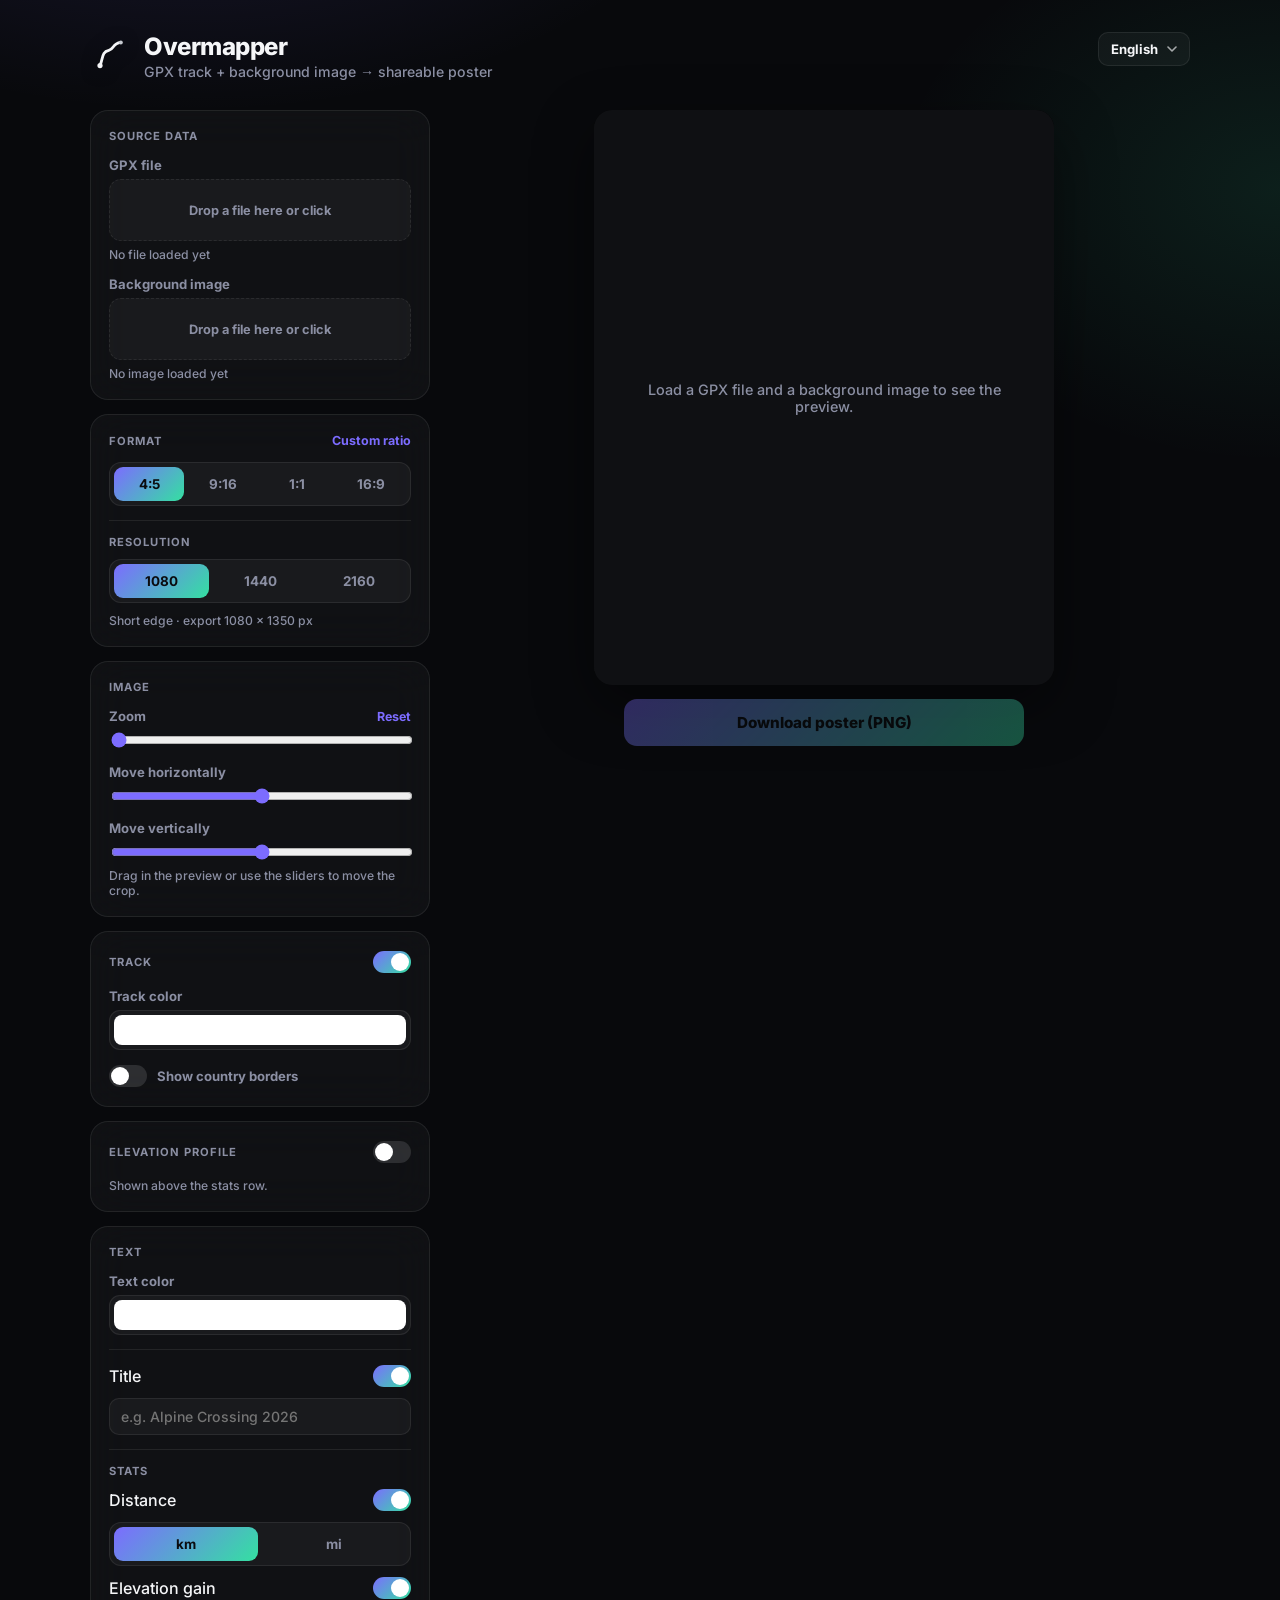
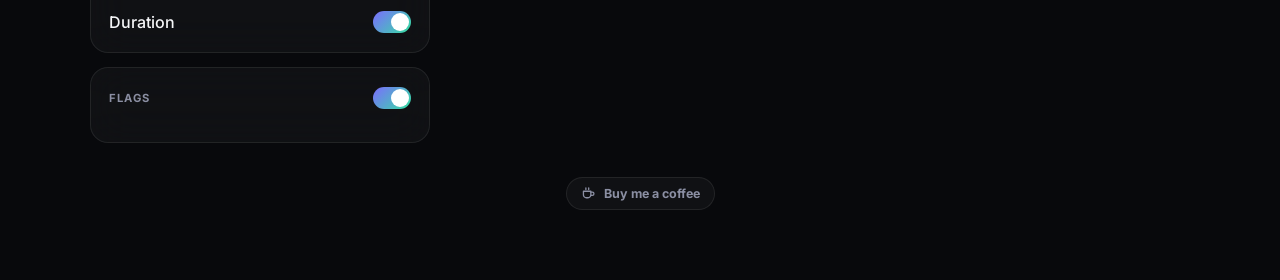
==== commit 6c55b7a7: "Add a minimal Buy Me a Coffee support link Buy Me a Coffee's own widget is a third-party script plus" ====
--- a/index.html
+++ b/index.html
@@ -219,6 +219,23 @@
       </section>
     </main>
 
+    <footer class="app-footer">
+      <!-- Deliberately a plain link instead of Buy Me a Coffee's own widget: that
+           widget is a third-party script plus a hosted button image, both blocked
+           by the CSP above — and nothing on this page may phone home. Same
+           destination, no third party involved. -->
+      <a class="bmc-link" href="https://buymeacoffee.com/xeno90" target="_blank" rel="noopener noreferrer">
+        <svg class="bmc-cup" viewBox="0 0 16 16" aria-hidden="true" focusable="false">
+          <path d="M2.6 5.6h7.9v3.9a3 3 0 0 1-3 3H5.6a3 3 0 0 1-3-3V5.6Z" fill="none" stroke="currentColor" stroke-width="1.4" stroke-linejoin="round"/>
+          <path d="M10.5 6.6h1.6a1.7 1.7 0 0 1 0 3.4h-1.6" fill="none" stroke="currentColor" stroke-width="1.4" stroke-linecap="round" stroke-linejoin="round"/>
+          <path d="M5.2 2v1.7M8.2 2v1.7" fill="none" stroke="currentColor" stroke-width="1.4" stroke-linecap="round"/>
+        </svg>
+        <span data-i18n="bmcLabel">Spendier mir einen Kaffee</span>
+        <!-- The link leaves the page; say so for anyone who cannot see the tab open. -->
+        <span class="sr-only" data-i18n="bmcNewTab">(öffnet in neuem Tab)</span>
+      </a>
+    </footer>
+
     <!-- Always present and never display:none, so live announcements land.
          The visible hints toggle .hidden, which would drop them from the tree. -->
     <p class="sr-only" id="statusAnnouncer" aria-live="polite"></p>
--- a/style.css
+++ b/style.css
@@ -33,6 +33,8 @@
   --accent: #7c6cff;
   --accent-2: #34e0a1;
   --danger: #ff6b6b;
+  /* Buy Me a Coffee's brand yellow — only used on hover/focus of the support link. */
+  --bmc: #ffdd00;
 }
 
 * { box-sizing: border-box; }
@@ -511,6 +513,42 @@
   .dropzone.dragover { border-color: Highlight; }
 }
 
+/* Support link — deliberately quiet: muted like a hint until hovered or focused,
+   where it picks up the Buy Me a Coffee yellow. */
+.app-footer {
+  display: flex;
+  justify-content: center;
+  margin-top: 34px;
+}
+
+.bmc-link {
+  display: inline-flex;
+  align-items: center;
+  gap: 8px;
+  padding: 8px 14px;
+  background: var(--panel);
+  border: 1px solid var(--panel-border);
+  border-radius: 999px;
+  color: var(--muted);
+  font-size: 0.78rem;
+  font-weight: 700;
+  text-decoration: none;
+  transition: color 0.15s ease, background 0.15s ease, border-color 0.15s ease;
+}
+.bmc-link:hover {
+  color: var(--bmc);
+  background: rgba(255,221,0,0.08);
+  border-color: rgba(255,221,0,0.4);
+}
+.bmc-link:focus-visible { outline: 2px solid var(--accent); outline-offset: 2px; }
+
+.bmc-cup { width: 15px; height: 15px; flex-shrink: 0; }
+
+@media (forced-colors: active) {
+  .bmc-link { border-color: ButtonBorder; }
+  .bmc-link:hover { color: LinkText; }
+}
+
 @media (prefers-reduced-motion: reduce) {
   *, *::before, *::after {
     transition-duration: 0.01ms !important;
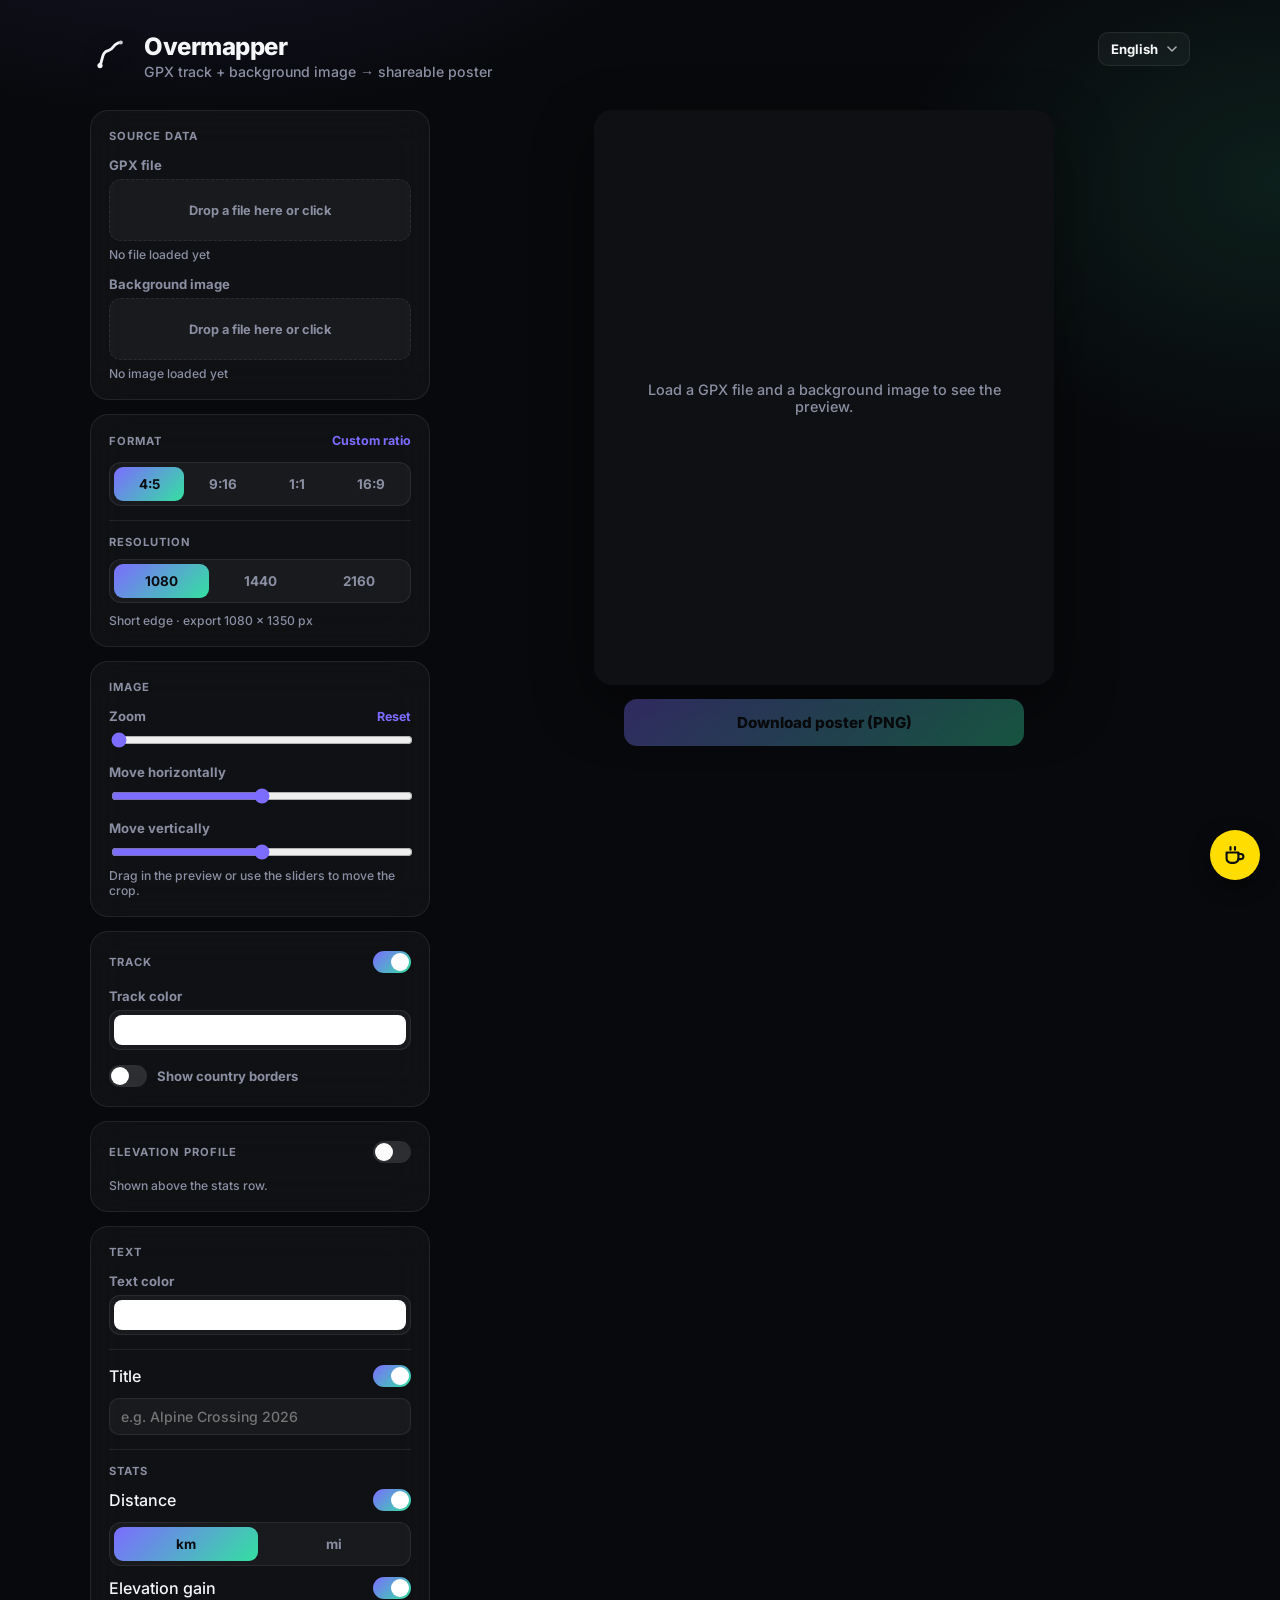
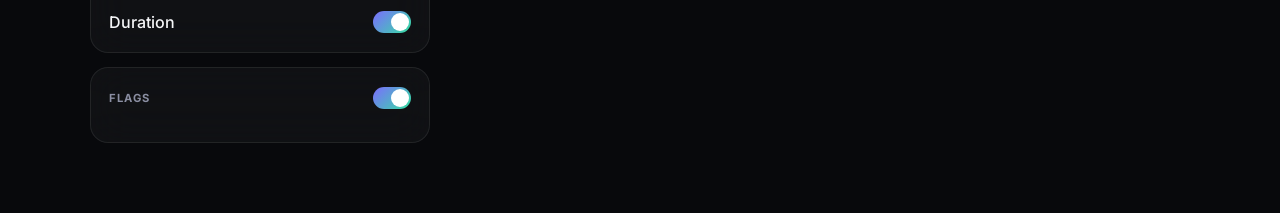
==== commit c77f887b: "Turn the support link into a floating corner button The link sat in the page flow below the content," ====
--- a/index.html
+++ b/index.html
@@ -219,27 +219,28 @@
       </section>
     </main>
 
-    <footer class="app-footer">
-      <!-- Deliberately a plain link instead of Buy Me a Coffee's own widget: that
-           widget is a third-party script plus a hosted button image, both blocked
-           by the CSP above — and nothing on this page may phone home. Same
-           destination, no third party involved. -->
-      <a class="bmc-link" href="https://buymeacoffee.com/xeno90" target="_blank" rel="noopener noreferrer">
-        <svg class="bmc-cup" viewBox="0 0 16 16" aria-hidden="true" focusable="false">
-          <path d="M2.6 5.6h7.9v3.9a3 3 0 0 1-3 3H5.6a3 3 0 0 1-3-3V5.6Z" fill="none" stroke="currentColor" stroke-width="1.4" stroke-linejoin="round"/>
-          <path d="M10.5 6.6h1.6a1.7 1.7 0 0 1 0 3.4h-1.6" fill="none" stroke="currentColor" stroke-width="1.4" stroke-linecap="round" stroke-linejoin="round"/>
-          <path d="M5.2 2v1.7M8.2 2v1.7" fill="none" stroke="currentColor" stroke-width="1.4" stroke-linecap="round"/>
-        </svg>
-        <span data-i18n="bmcLabel">Spendier mir einen Kaffee</span>
-        <!-- The link leaves the page; say so for anyone who cannot see the tab open. -->
-        <span class="sr-only" data-i18n="bmcNewTab">(öffnet in neuem Tab)</span>
-      </a>
-    </footer>
-
     <!-- Always present and never display:none, so live announcements land.
          The visible hints toggle .hidden, which would drop them from the tree. -->
     <p class="sr-only" id="statusAnnouncer" aria-live="polite"></p>
   </div>
+
+  <!-- Floating support button, in the spirit of Buy Me a Coffee's own widget but
+       drawn here: theirs is a third-party script, and the CSP above allows none.
+       Sits outside .app because it belongs to the viewport, not the layout.
+       Icon only, so the name comes from the hidden label plus a hover tooltip. -->
+  <a class="bmc-fab" href="https://buymeacoffee.com/xeno90" target="_blank" rel="noopener noreferrer" data-i18n-title="bmcLabel" title="Spendier mir einen Kaffee">
+    <svg viewBox="0 0 16 16" aria-hidden="true" focusable="false">
+      <!-- Nudged so the cup's ink, not its bounding box, sits centred in the circle. -->
+      <g transform="translate(-0.2 0.75)">
+        <path d="M2.6 5.6h7.9v3.9a3 3 0 0 1-3 3H5.6a3 3 0 0 1-3-3V5.6Z" fill="none" stroke="currentColor" stroke-width="1.4" stroke-linejoin="round"/>
+        <path d="M10.5 6.6h1.6a1.7 1.7 0 0 1 0 3.4h-1.6" fill="none" stroke="currentColor" stroke-width="1.4" stroke-linecap="round" stroke-linejoin="round"/>
+        <path d="M5.2 2v1.7M8.2 2v1.7" fill="none" stroke="currentColor" stroke-width="1.4" stroke-linecap="round"/>
+      </g>
+    </svg>
+    <span class="sr-only" data-i18n="bmcLabel">Spendier mir einen Kaffee</span>
+    <!-- The link leaves the page; say so for anyone who cannot see the tab open. -->
+    <span class="sr-only" data-i18n="bmcNewTab">(öffnet in neuem Tab)</span>
+  </a>
 
   <script src="data/countries.js"></script>
   <script src="data/i18n.js"></script>
--- a/style.css
+++ b/style.css
@@ -513,40 +513,55 @@
   .dropzone.dragover { border-color: Highlight; }
 }
 
-/* Support link — deliberately quiet: muted like a hint until hovered or focused,
-   where it picks up the Buy Me a Coffee yellow. */
-.app-footer {
-  display: flex;
+/* Support button, floating in the bottom-right corner the way Buy Me a Coffee's
+   own widget does. Below .lang-menu's z-index so the dropdown always wins. */
+.bmc-fab {
+  position: fixed;
+  right: 20px;
+  /* Keep clear of the home indicator on iOS, where the bottom inset is not 0. */
+  bottom: max(20px, env(safe-area-inset-bottom));
+  z-index: 20;
+  display: flex;
+  align-items: center;
   justify-content: center;
-  margin-top: 34px;
-}
-
-.bmc-link {
-  display: inline-flex;
-  align-items: center;
-  gap: 8px;
-  padding: 8px 14px;
-  background: var(--panel);
-  border: 1px solid var(--panel-border);
-  border-radius: 999px;
-  color: var(--muted);
-  font-size: 0.78rem;
-  font-weight: 700;
-  text-decoration: none;
-  transition: color 0.15s ease, background 0.15s ease, border-color 0.15s ease;
-}
-.bmc-link:hover {
-  color: var(--bmc);
-  background: rgba(255,221,0,0.08);
-  border-color: rgba(255,221,0,0.4);
-}
-.bmc-link:focus-visible { outline: 2px solid var(--accent); outline-offset: 2px; }
-
-.bmc-cup { width: 15px; height: 15px; flex-shrink: 0; }
+  width: 50px;
+  height: 50px;
+  border-radius: 50%;
+  background: var(--bmc);
+  color: #0b0c10;
+  box-shadow: 0 6px 20px rgba(0,0,0,0.45);
+  transition: transform 0.15s ease, box-shadow 0.15s ease;
+}
+.bmc-fab svg { width: 24px; height: 24px; }
+.bmc-fab:hover {
+  transform: translateY(-2px);
+  box-shadow: 0 10px 26px rgba(0,0,0,0.55);
+}
+.bmc-fab:active { transform: translateY(0); }
+.bmc-fab:focus-visible { outline: 2px solid var(--text); outline-offset: 3px; }
+
+/* Single-column layout: the controls now span the full width, so a viewport-fixed
+   button would sit on top of them — it covered the last 21px of the pan sliders,
+   enough to hide the focused thumb completely (WCAG 2.4.11). Anchor it to the end
+   of the page instead: same button, just not hovering over the form. */
+@media (max-width: 840px) {
+  body { position: relative; }
+  .bmc-fab { position: absolute; bottom: 20px; }
+}
+
+/* Narrow screens: smaller, and tucked in tighter. */
+@media (max-width: 480px) {
+  .bmc-fab {
+    right: 14px;
+    bottom: 14px;
+    width: 44px;
+    height: 44px;
+  }
+  .bmc-fab svg { width: 21px; height: 21px; }
+}
 
 @media (forced-colors: active) {
-  .bmc-link { border-color: ButtonBorder; }
-  .bmc-link:hover { color: LinkText; }
+  .bmc-fab { border: 1px solid ButtonBorder; }
 }
 
 @media (prefers-reduced-motion: reduce) {
